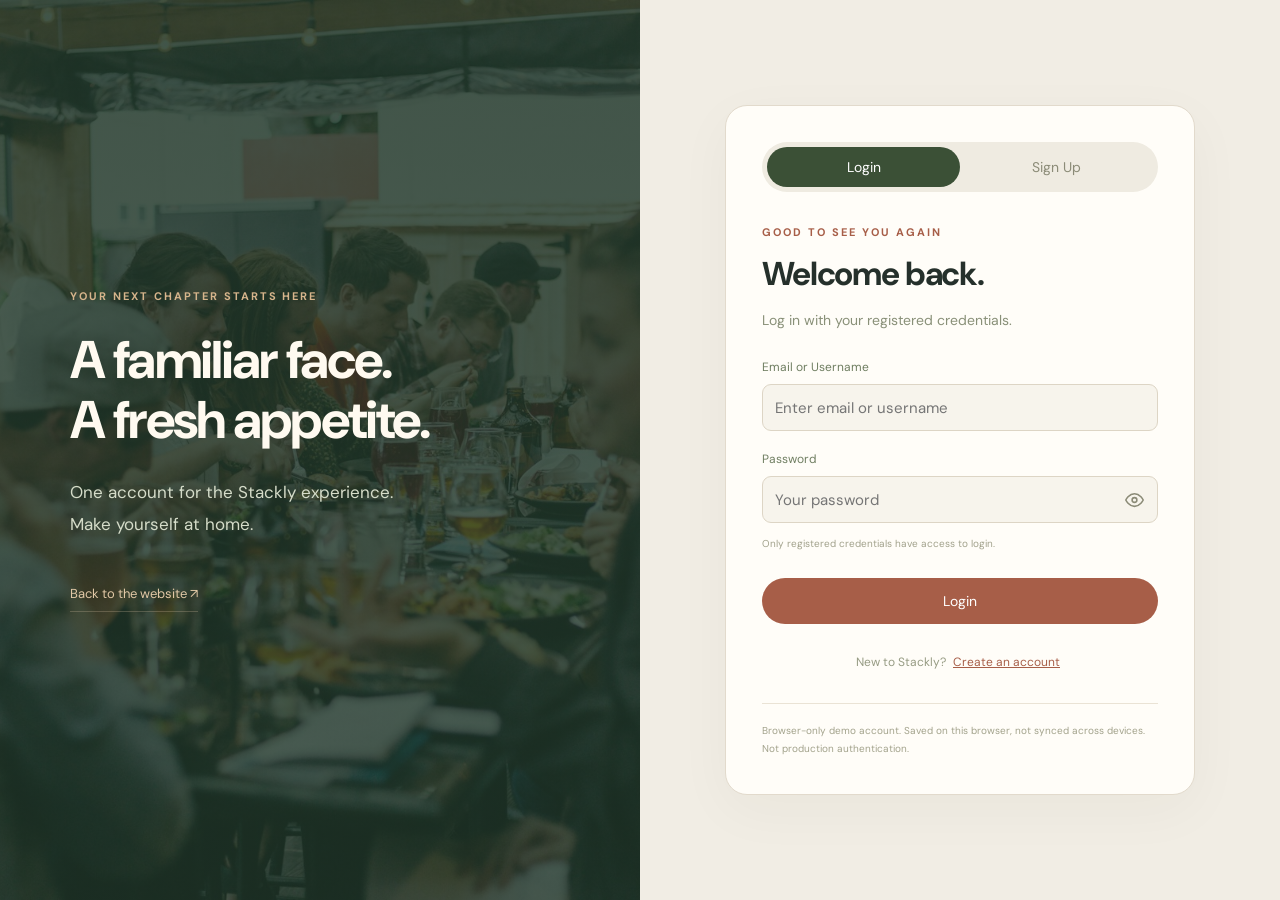
==== login.html @ 76b24476 "Initial commit of Stackly food website" ====
<!doctype html><html lang="en"><head><meta charset="UTF-8"><meta name="viewport" content="width=device-width, initial-scale=1.0"><title>Login - Stackly</title><meta name="description" content="Sign in with your registered credentials."><link rel="stylesheet" href="styles.css"><link rel="stylesheet" href="login.css"><script src="account-store.js?v=auth-dummy2" defer></script><script src="account-nav.js?v=dashboard1" defer></script><script src="login.js?v=auth-dummy2" defer></script><link rel="icon" type="image/webp" href="assets/stackly-logo.webp"><link rel="stylesheet" href="motion.css"><script src="motion.js" defer></script></head><body class="account-page"><main class="account-main"><aside class="account-story"><span class="eyebrow">YOUR NEXT CHAPTER STARTS HERE</span><h1>A familiar face.<br>A fresh appetite.</h1><p>One account for the Stackly experience.<br>Make yourself at home.</p><a href="index.html">Back to the website &#8599;</a></aside><section class="account-card" aria-labelledby="account-title"><div id="signed-out"><div class="account-tabs" role="group" aria-label="Account options"><button type="button" data-mode="login" class="selected" aria-pressed="true">Login</button><button type="button" data-mode="register" aria-pressed="false">Sign Up</button></div><span class="eyebrow" id="account-kicker">GOOD TO SEE YOU AGAIN</span><h2 id="account-title">Welcome back.</h2><p class="account-description" id="account-description">Log in with your registered credentials.</p><form id="account-form"><label id="name-field" hidden>Your name (optional)<input name="name" autocomplete="name" maxlength="80" placeholder="Your full name" disabled></label><label id="identifier-label">Email or Username<input name="email" type="text" autocomplete="username" required maxlength="254" placeholder="Enter email or username"></label><label>Password<span class="password-wrap"><input id="account-password" name="password" type="password" autocomplete="current-password" required maxlength="128" placeholder="Your password"><button type="button" class="password-toggle" aria-label="Show password" title="Show password" aria-pressed="false"><svg class="eye-icon eye-show" viewBox="0 0 24 24" width="19" height="19" fill="none" stroke="currentColor" stroke-width="2" stroke-linecap="round" stroke-linejoin="round" aria-hidden="true"><path d="M1 12s4-8 11-8 11 8 11 8-4 8-11 8-11-8-11-8z"/><circle cx="12" cy="12" r="3"/></svg><svg class="eye-icon eye-hide" viewBox="0 0 24 24" width="19" height="19" fill="none" stroke="currentColor" stroke-width="2" stroke-linecap="round" stroke-linejoin="round" aria-hidden="true"><path d="M17.94 17.94A10.07 10.07 0 0 1 12 20c-7 0-11-8-11-8a18.45 18.45 0 0 1 5.06-5.94M9.9 4.24A9.12 9.12 0 0 1 12 4c7 0 11 8 11 8a18.5 18.5 0 0 1-2.16 3.19m-6.72-1.07a3 3 0 1 1-4.24-4.24"/><line x1="1" y1="1" x2="23" y2="23"/></svg></button></span></label><label id="confirm-field" hidden>Confirm password<span class="password-wrap"><input name="confirm" type="password" autocomplete="new-password" maxlength="128" placeholder="Enter your password again" disabled><button type="button" class="password-toggle" aria-label="Show password" title="Show password" aria-pressed="false"><svg class="eye-icon eye-show" viewBox="0 0 24 24" width="19" height="19" fill="none" stroke="currentColor" stroke-width="2" stroke-linecap="round" stroke-linejoin="round" aria-hidden="true"><path d="M1 12s4-8 11-8 11 8 11 8-4 8-11 8-11-8-11-8z"/><circle cx="12" cy="12" r="3"/></svg><svg class="eye-icon eye-hide" viewBox="0 0 24 24" width="19" height="19" fill="none" stroke="currentColor" stroke-width="2" stroke-linecap="round" stroke-linejoin="round" aria-hidden="true"><path d="M17.94 17.94A10.07 10.07 0 0 1 12 20c-7 0-11-8-11-8a18.45 18.45 0 0 1 5.06-5.94M9.9 4.24A9.12 9.12 0 0 1 12 4c7 0 11 8 11 8a18.5 18.5 0 0 1-2.16 3.19m-6.72-1.07a3 3 0 1 1-4.24-4.24"/><line x1="1" y1="1" x2="23" y2="23"/></svg></button></span></label><p class="password-help">Only registered credentials have access to login.</p><button class="account-submit" id="submit-account" type="submit">Login</button></form><p class="account-switch" id="account-switch">New to Stackly? <button type="button" data-mode="register">Create an account</button></p></div><div id="signed-in" hidden><span class="eyebrow">YOU ARE SIGNED IN</span><h2 id="welcome-name">Welcome.</h2><p class="account-description" id="account-email"></p><div class="account-success-icon" aria-hidden="true">&#10003;</div><p>Your login is active on this browser.</p><a class="account-submit continue-link" href="index.html">Continue to the website &#8599;</a><button class="logout-button" id="logout-account" type="button">Log out</button></div><p id="account-status" role="status" aria-live="polite"></p><p class="account-service-note">Browser-only demo account. Saved on this browser, not synced across devices. Not production authentication.</p></section></main><div class="toast" role="status"></div></body></html>
---- styles.css ----
@import url('https://fonts.googleapis.com/css2?family=DM+Sans:wght@400;500;600;700&display=swap');
:root{--gray:#b8b8b8;--dark:#70706f;--paper:#fafafe;--ink:#090909}*{box-sizing:border-box}html{scroll-behavior:smooth;scroll-padding-top:25px}body{margin:0;background:var(--paper);color:var(--ink);font-family:'DM Sans',Arial,sans-serif}button,input{font:inherit}button,a{-webkit-tap-highlight-color:transparent}button{cursor:pointer}a{color:inherit;text-decoration:none}button{border:0}button:focus-visible,a:focus-visible,input:focus-visible,[tabindex]:focus-visible{outline:3px solid #424242;outline-offset:5px}.svg-defs{position:absolute;width:0;height:0}.wrap{max-width:1240px;margin:auto}h1,h2,h3,p{margin:0}h2{font-size:24px;font-weight:700;text-align:center}.hero{height:800px;background:var(--gray);color:white;overflow:hidden}.header{height:118px;display:flex;align-items:center;justify-content:space-between}.brand{display:inline-flex;align-items:center;font-size:32px;line-height:1.2;gap:10px}.brand svg{height:25px;width:25px;color:var(--dark)}nav{display:flex;gap:52px;margin-left:325px;font-size:20px}nav a{position:relative}nav a:after{content:'';position:absolute;height:2px;background:var(--dark);left:15%;right:15%;bottom:-3px;transform:scaleX(0);transition:transform .3s}nav a.active{color:var(--dark)}nav a.active:after,nav a:hover:after{transform:scaleX(1)}.auth{display:flex;gap:29px;align-items:center}.auth button{color:white;font-size:16px;line-height:28px;border-radius:30px;padding:0 17px}.login{background:transparent;border:1px solid white}.signup{background:var(--dark);border:1px solid var(--dark)}.hero-content{text-align:center;padding-top:128px}h1{font-size:50px;line-height:1.25;font-weight:700;text-shadow:0 6px 16px #0003;animation:hero-enter 1s both}.hero-content>p{font-size:20px;margin-top:88px;animation:hero-enter 1s .15s both}.search{height:70px;width:708px;margin:100px auto 0;transform:translateX(31px);border-radius:50px;background:white;display:flex;align-items:center;padding:10px 13px 10px 23px;gap:24px;animation:search-enter 1s .3s both}.search>svg{width:19px;height:24px;color:var(--dark);flex-shrink:0}.search input{border:0;outline:0;background:transparent;min-width:0;flex:1;font-size:20px;color:#333}.search button{height:51px;width:51px;border-radius:50%;background:var(--dark);display:grid;place-items:center;flex-shrink:0;transition:transform .3s,background .3s}.search button:hover{transform:rotate(-12deg);background:#4d4d4d}.search-icon{width:14px;height:14px;border:1px solid white;border-radius:50%;position:relative}.search-icon:after{content:'';width:10px;height:1px;background:white;position:absolute;transform:rotate(48deg);top:15px;left:10px}.about{padding-top:51px}.about-copy{text-align:center;font-size:24px;line-height:31px;margin-top:51px;white-space:nowrap}.stats{display:flex;justify-content:center;gap:58px;margin-top:78px;text-align:center}.stats>div{min-width:140px}.stats svg{width:50px;height:40px;color:var(--dark)}.stats p{font-size:24px;line-height:34px;margin-top:14px}.services>h2{margin-top:50px;margin-bottom:50px}.service{height:263px;background:var(--gray);text-align:center;color:white;padding-top:47px;position:relative;overflow:hidden}.service:after{content:'';position:absolute;inset:0;background:linear-gradient(110deg,transparent 20%,#ffffff20 48%,transparent 75%);transform:translateX(-110%);transition:transform 1.2s;pointer-events:none}.service:hover:after{transform:translateX(110%)}.service-emoji{font-size:56px;line-height:64px;display:block;transition:transform .6s}.service:hover .service-emoji{transform:translateY(-7px) rotate(6deg)}.service h3{font-size:64px;line-height:1.2;margin-top:22px;font-weight:700}.service p{font-size:20px;line-height:26px;margin-top:12px}.service.payment{height:319px;margin-top:23px;padding-top:58px}.payment h3{margin-top:20px}.dine{padding-top:50px}.section-copy{text-align:center;font-size:24px;margin-top:25px;margin-bottom:25px}.restaurants{display:grid;grid-template-columns:repeat(4,1fr);gap:36px}.restaurant{background:#d9d9d9;border-radius:11px;overflow:hidden;min-width:0;transition:transform .4s,box-shadow .4s}.restaurant:hover{transform:translateY(-8px);box-shadow:0 18px 35px #0002}.restaurant-image{height:226px;background:var(--gray);border:1px solid black;border-radius:11px 11px 11px 74px;position:relative;color:white;display:flex;align-items:flex-end;justify-content:center;padding:0 9px 13px}.restaurant-image h3{font-size:32px;white-space:nowrap}.rating{position:absolute;right:15px;top:9px;font-size:24px;font-weight:700}.rating span{background:var(--dark);border-radius:50%;font-size:13px;width:20px;height:20px;display:inline-grid;place-items:center;vertical-align:3px;color:var(--gray)}.ribbon{position:absolute;left:0;top:34px;background:#d9d9d9;font-size:16px;font-weight:700;padding:10px 38px 10px 8px;clip-path:polygon(0 0,100% 0,77% 50%,100% 100%,0 100%)}.restaurant-info{padding:12px 15px 24px}.restaurant-info>p{font-size:20px;line-height:26px;color:var(--dark);white-space:nowrap}.restaurant-info .price{font-size:24px;color:black;margin-top:12px;line-height:31px}.offer{margin-top:10px;border:1px solid black;border-radius:11px;min-height:46px;width:100%;background:var(--gray);font-size:14px;font-weight:700;white-space:nowrap;padding:7px}.offer span{color:var(--dark);font-size:19px}.offer:hover{background:#c7c7c7}.empty{text-align:center;padding:40px}.testimonials{padding-top:49px;height:472px}.review-track{display:flex;gap:16px;overflow-x:auto;scroll-snap-type:x mandatory;margin-top:25px;scrollbar-width:none}.review-track::-webkit-scrollbar{display:none}.review{flex:0 0 320px;height:220px;border-radius:22px;background:white;padding:23px 22px;scroll-snap-align:start}.review-head{display:flex;align-items:center;gap:10px}.avatar{height:48px;width:48px;border-radius:50%;background:black;flex-shrink:0}.review-name{font-size:20px;white-space:nowrap}.stars{color:#aaa;font-size:22px;letter-spacing:2px;line-height:24px}.review>p{font-size:16px;line-height:21px;margin-top:26px}.newsletter{height:564px;background:var(--gray);text-align:center;padding-top:61px;color:white}.newsletter h2{font-size:40px}.large-brand{width:80px;height:80px;color:var(--dark);margin-top:94px;filter:drop-shadow(0 4px 2px #0004)}.subscribe{height:72px;background:white;border-radius:32px;max-width:926px;margin:65px auto 0;display:flex;align-items:center;padding:12px;gap:20px;color:black}.subscribe>span{font-size:25px;color:var(--dark);margin-left:10px}.subscribe input{flex:1;min-width:0;border:0;border-right:1px solid #ddd;height:46px;outline:0;font-size:20px}.subscribe input::placeholder{color:black}.subscribe button{color:white;background:var(--dark);border-radius:22px;padding:10px 20px;font-size:20px;margin-left:29px;transition:background .25s}.subscribe button:hover{background:#444}.newsletter-status{margin-top:16px;color:#333}footer{height:535px;background:#6d6d6d;color:white}.footer-inner{padding-top:159px;display:grid;grid-template-columns:60% 40%;position:relative}.footer-about{padding:22px 7px 0}.footer-about .brand svg{color:black}.footer-about>p{font-size:20px;line-height:26px;margin-top:24px}.socials{display:flex;gap:24px;margin-top:21px}.socials a{height:60px;width:60px;border-radius:50%;display:grid;place-items:center;background:white;color:var(--dark);font-size:25px;box-shadow:0 4px 3px #0005;transition:transform .3s}.socials a:hover{transform:translateY(-5px)}.footer-links{display:grid;grid-template-columns:1fr 1fr 1.1fr;gap:25px}.footer-links h3{color:black;font-size:20px;font-weight:400;margin-bottom:23px}.footer-links a,.footer-links button{display:block;background:none;color:white;padding:0;font-size:16px;text-align:left;margin-bottom:21px;white-space:nowrap}.footer-links a:hover,.footer-links button:hover{text-decoration:underline}.copyright{font-size:20px;position:absolute;top:423px;left:0}.reveal{transition:opacity .8s,transform .8s}.js-motion .reveal:not(.visible){opacity:0;transform:translateY(24px)}dialog{width:min(440px,90vw);border:0;border-radius:22px;padding:38px;box-shadow:0 20px 80px #0004}dialog::backdrop{background:#0006;backdrop-filter:blur(5px)}.close{position:absolute;right:15px;top:10px;background:none;font-size:30px;color:#666}dialog h2{text-align:left;margin-bottom:20px}dialog p{line-height:1.6}dialog label{display:block;margin-top:15px}dialog input{width:100%;padding:12px;margin-top:7px;border:1px solid #ccc;border-radius:8px}dialog .submit{background:#707070;color:white;padding:12px;border-radius:8px;margin-top:22px;width:100%}.toast{position:fixed;bottom:25px;left:50%;transform:translate(-50%,30px);background:#333;color:white;border-radius:30px;padding:14px 24px;opacity:0;pointer-events:none;transition:.3s;z-index:5}.toast.show{opacity:1;transform:translate(-50%,0)}@keyframes hero-enter{from{opacity:0;transform:translateY(20px)}to{opacity:1;transform:translateY(0)}}@keyframes search-enter{from{opacity:0;translate:0 20px}to{opacity:1;translate:0 0}}
@media(min-width:1441px){.wrap{max-width:1240px}}@media(max-width:1300px){.wrap{width:calc(100% - 80px)}nav{margin-left:auto;margin-right:60px}.about-copy{white-space:normal}.restaurants{gap:24px}.restaurant-image h3{font-size:27px}.restaurant-info>p{font-size:17px}.offer{font-size:12px}.footer-inner{grid-template-columns:57% 43%}.footer-about>p{font-size:17px}.footer-links{gap:15px}}
@media(max-width:800px){.wrap{width:calc(100% - 40px)}.header{height:100px;flex-wrap:wrap;gap:15px;align-content:center}.brand{font-size:26px}nav{order:3;width:100%;justify-content:center;margin:0;gap:30px;font-size:16px}.auth{gap:10px}.auth button{font-size:14px;padding:0 12px}.hero{height:700px}.hero-content{padding:110px 20px 0}h1{font-size:36px}.hero-content>p{margin-top:50px;font-size:18px;line-height:28px}.search{width:100%;max-width:600px;transform:none;margin-top:65px;gap:15px}.search input{font-size:17px}.about-copy{font-size:20px;line-height:29px;margin-top:35px}.stats{gap:12px;margin-top:50px}.stats>div{min-width:0;flex:1}.stats p{font-size:18px;line-height:28px}.service{padding:35px 15px;height:263px}.service h3{font-size:40px}.service p{font-size:17px}.service.payment{padding:40px 15px}.section-copy{font-size:20px;line-height:28px}.restaurants{grid-template-columns:repeat(2,minmax(0,1fr));gap:20px}.restaurant-image h3{font-size:26px}.restaurant-info>p{white-space:normal}.offer{white-space:normal}.testimonials{height:420px}.newsletter{height:520px;padding:55px 20px 0}.newsletter h2{font-size:29px}.large-brand{margin-top:65px}.subscribe{margin-top:55px;gap:10px}.subscribe input{font-size:15px}.subscribe button{font-size:16px;margin:0;padding:11px 14px}.subscribe>span{margin-left:2px}footer{height:auto;min-height:640px}.footer-inner{display:block;padding-top:60px;padding-bottom:40px}.footer-about{padding:0}.footer-links{margin-top:45px;gap:15px}.footer-links h3{font-size:18px}.footer-links a,.footer-links button{white-space:normal;font-size:14px}.copyright{position:static;margin-top:25px;font-size:16px}.desktop-break{display:none}}
@media(max-width:430px){.restaurants{grid-template-columns:1fr}.restaurant-image{height:226px}.restaurant-info>p{font-size:20px}.restaurant-image h3{font-size:32px}.offer{font-size:14px}.hero-content{padding-top:100px}h1{font-size:31px}.stats p{font-size:16px}.service h3{font-size:34px}.service p{font-size:15px}.service-emoji{font-size:48px}.newsletter h2{font-size:25px}.subscribe{padding:9px;height:65px;gap:7px}.subscribe button{font-size:14px;padding:12px}.subscribe input{font-size:13px}.subscribe>span{font-size:20px}}
@media(prefers-reduced-motion:reduce){html{scroll-behavior:auto}*,*:before,*:after{animation:none!important;transition:none!important}.js-motion .reveal:not(.visible){opacity:1;transform:none}}

/* Header layout and controls share one sizing system. */
.hero>.header{width:100%;max-width:none;height:88px;margin:0;padding:0 clamp(24px,3.2vw,56px);display:grid;grid-template-columns:auto minmax(0,1fr) auto;align-items:center;gap:32px;background:#f3f2ed;color:#18262c;border-bottom:1px solid #deded8;box-shadow:0 3px 14px #152b3510;position:relative;z-index:2}
.header>.brand{display:inline-flex;align-items:center;gap:9px;font-size:28px;line-height:1;white-space:nowrap}.header>.brand svg{width:28px;height:28px;color:#a76554;flex:none}
.header nav{position:static;display:flex;align-items:center;justify-content:center;gap:clamp(26px,2.3vw,38px);margin:0;padding:0;width:auto;min-width:0;max-width:none;overflow:visible;font-size:15px;line-height:22px;font-weight:700;white-space:nowrap;order:0}
.header nav a{position:relative;padding:13px 0;flex:none;transition:color .25s}.header nav a.active,.header nav a:hover{color:#a76554}.header nav a:after{background:#a76554;left:0;right:0;bottom:0;height:3px;border-radius:3px}
.header .header-actions{display:flex;align-items:center;justify-content:flex-end;flex-wrap:nowrap;gap:12px;margin:0;width:auto;order:0}
.header-select{display:flex;align-items:center;gap:7px;min-width:0}.header-select svg{height:17px;width:17px;flex:none}.header .location-control{gap:8px;margin-right:8px}.location-control>svg{width:19px;height:23px;color:#b77361}.delivery-location{display:flex;flex-direction:column;gap:2px}.delivery-caption{font-size:11px;line-height:14px;color:#92928c}.header-select select{max-width:112px;padding:0;background:transparent;border:0;color:#283237;font-family:inherit;font-size:14px;font-weight:600;line-height:20px;cursor:pointer}.header-select option{color:#283237;background:#fff}.header-select select:focus-visible{outline:2px solid #a76554;outline-offset:4px}
.header-actions>.header-select:not(.location-control){height:44px;padding:0 12px;border:1px solid #e2ded7;border-radius:13px;color:#ae6a56;gap:7px}.header-actions>.header-select:not(.location-control) select{color:#ae6a56;width:44px;font-size:13px}
.header .header-actions button{display:grid;place-items:center;position:relative;flex:none;width:44px;height:44px;padding:11px;border:1px solid #e2ded7;border-radius:13px;background:#eeece6;color:#55564d;line-height:1;transition:background .25s,transform .25s}.header-actions button>svg{width:20px;height:20px}.header-actions .login>svg{fill:none;stroke:currentColor;stroke-width:1.8;stroke-linejoin:round}.header .header-actions button:hover{background:#e5dfd5;transform:translateY(-2px)}.control-label{position:absolute;width:1px;height:1px;margin:-1px;overflow:hidden;clip-path:inset(50%);white-space:nowrap}.cart-count{position:absolute;top:-6px;right:-6px;display:grid;place-items:center;min-width:20px;height:20px;padding:0 3px;border:2px solid #f3f2ed;border-radius:50%;background:#b97865;color:white;font-size:10px;line-height:1}.hero-content{padding-top:158px}
@media(max-width:1250px) and (min-width:1101px){.hero>.header{gap:22px;padding:0 24px}.header>.brand{font-size:25px}.header nav{font-size:13px;gap:22px}.header .header-actions{gap:9px}.header .location-control{margin-right:0}.header-select select{max-width:96px}}
@media(max-width:1100px){.hero>.header{height:132px;padding:16px 28px 8px;grid-template-columns:1fr auto;grid-template-rows:44px 44px;gap:12px 24px}.header>.brand{font-size:27px}.header nav{grid-column:1/-1;grid-row:2;justify-content:center;font-size:14px;gap:36px;overflow-x:auto;scrollbar-width:thin}.header .header-actions{grid-column:2;grid-row:1}.hero-content{padding-top:114px}}
@media(max-width:600px){.hero>.header{height:176px;padding:14px 20px 6px;grid-template-columns:minmax(0,1fr);grid-template-rows:32px 44px 44px;gap:12px}.header>.brand{font-size:25px;justify-self:start}.header>.brand svg{width:25px;height:25px}.header .header-actions{grid-column:1;grid-row:2;justify-content:flex-end;gap:10px}.header .location-control{margin-right:auto}.header nav{grid-column:1;grid-row:3;justify-content:flex-start;width:100%;gap:30px;font-size:13px;padding-bottom:2px}.header nav a{padding:10px 0}.header .header-actions button{width:40px;height:40px;padding:9px}.header-actions>.header-select:not(.location-control){height:40px;padding:0 9px}.header-select select{max-width:105px;font-size:13px}.hero-content{padding-top:62px}}
@media(max-width:360px){.hero>.header{padding-left:14px;padding-right:14px}.header .header-actions{gap:7px}.header-select select{max-width:90px}.header-actions>.header-select:not(.location-control){padding:0 6px}}

/* Warm editorial home page. */
:root{--paper:#faf8f4;--ink:#25302b;--accent:#a75e48;--muted:#777b71}body{background:var(--paper)}h1,h2,h3{letter-spacing:-.035em}.section-space{padding-top:88px;padding-bottom:88px}.eyebrow{display:block;font-size:11px;font-weight:700;letter-spacing:.18em;color:var(--accent);line-height:1.6}.section-heading{text-align:center;margin:0 auto 42px;max-width:680px}.section-heading h2{font-size:36px;line-height:1.2;margin-top:12px}.section-heading p{font-size:16px;color:var(--muted);line-height:1.7;margin-top:15px}.hero{position:relative;background:#302b23 url('assets/hero.jpg') center/cover no-repeat;isolation:isolate}.hero:before{content:'';position:absolute;inset:0;background:linear-gradient(90deg,#171c19c9,#171c1980);z-index:-1}.hero-content{padding-top:132px}.hero-eyebrow{color:#edc5a1;margin-bottom:22px}h1{font-size:56px}.hero-content>p{margin-top:30px;color:#f4eee6}.search{margin-top:58px;transform:none;box-shadow:0 12px 45px #0002}.search button{background:var(--accent)}
.category-grid{display:grid;grid-template-columns:repeat(6,minmax(0,1fr));gap:28px}.category{border:0;background:transparent;display:flex;flex-direction:column;align-items:center;gap:19px;color:var(--ink);font-size:17px;font-weight:600}.category img{width:155px;height:155px;max-width:100%;border-radius:50%;object-fit:cover;box-shadow:0 0 0 7px #eee9df;transition:transform .6s cubic-bezier(.2,.7,.2,1),box-shadow .6s}.category:hover img{transform:translateY(-7px) rotate(3deg);box-shadow:0 0 0 7px #e6d8c7,0 15px 35px #332a1920}.menu-section{background:#f0ece4}.menu-filters{display:flex;justify-content:center;gap:12px;flex-wrap:wrap;margin:-10px 0 35px}.menu-filters button{border:1px solid #dcd5ca;padding:11px 22px;border-radius:30px;color:#666b60;background:transparent;transition:background .25s,color .25s}.menu-filters button.selected,.menu-filters button:hover{background:#354538;color:white;border-color:#354538}.dish-grid{display:grid;grid-template-columns:repeat(3,minmax(0,1fr));gap:25px}.dish-card{background:var(--paper);border-radius:18px;overflow:hidden;box-shadow:0 8px 25px #302a1706}.dish-photo{height:255px;overflow:hidden}.dish-photo img{display:block;width:100%;height:100%;object-fit:cover;transition:transform .8s}.dish-card:hover img{transform:scale(1.06)}.dish-copy{padding:26px}.dish-copy .eyebrow{font-size:10px}.dish-copy h3{font-size:23px;margin-top:9px}.dish-copy p{font-size:15px;line-height:1.7;color:var(--muted);margin-top:10px}.dish-card[hidden]{display:none}
.about{padding-top:90px;display:grid;grid-template-columns:1fr 1fr;column-gap:65px;align-items:center}.about-visual{grid-column:1;grid-row:1/4;position:relative;border-radius:20px;overflow:hidden;height:425px}.about-visual img{height:100%;width:100%;object-fit:cover}.about-visual:after{content:'';position:absolute;inset:0;background:linear-gradient(transparent 35%,#14261bd4)}.about-visual>span{position:absolute;bottom:35px;left:35px;z-index:1;color:#fff;font-size:32px;line-height:1.2;letter-spacing:-.03em}.about>h2{text-align:left;align-self:end;font-size:34px}.about-copy{grid-column:2;white-space:normal;text-align:left;font-size:18px;line-height:1.8;margin-top:20px;align-self:start}.stats{grid-column:2;gap:20px;margin-top:25px;align-self:start;justify-content:space-between}.stats>div{min-width:0}.stats svg{width:34px;height:32px;color:#8b957e}.stats p{font-size:16px;line-height:26px;margin-top:10px}
.services{padding-top:85px}.services>h2{font-size:34px;margin:0 0 35px}.service{border-radius:20px;background:linear-gradient(90deg,#17241dd6,#17241d82),url('assets/indian.jpg') center/cover;height:263px;padding-top:27px}.service.payment{background:linear-gradient(90deg,#231b16d9,#231b1670),url('assets/restaurant.jpg') center/cover;margin-top:24px;height:285px;padding-top:35px}.service h3{font-size:48px;margin-top:12px}.service p{font-size:17px;color:#f4ece2}.service-emoji{font-size:42px;line-height:54px}.dine{padding-top:88px}.dine>h2{font-size:36px}.dine .section-copy{font-size:17px;color:var(--muted);margin:20px 0 35px}.restaurants{gap:24px}.restaurant{background:#fff;border:1px solid #e8e3d9;border-radius:16px;box-shadow:0 4px 20px #302a1706}.restaurant-image{border:0;border-radius:0;height:226px;isolation:isolate;background:#49513f;overflow:hidden;padding-bottom:20px}.restaurant-image:before{content:'';position:absolute;inset:0;background-image:linear-gradient(transparent,#16201adb),var(--restaurant-image);background-size:cover;background-position:center;z-index:-1;transition:transform .8s}.restaurant:hover .restaurant-image:before{transform:scale(1.05)}.restaurant-image h3{font-size:28px}.rating{font-size:17px;background:#fffef2;padding:5px 9px;border-radius:25px;color:#314331;right:12px}.rating span{background:none;color:#8b7b3d;font-size:14px;vertical-align:0}.ribbon{top:22px;background:#f2e6d4;color:#5b472d;font-size:12px;padding:8px 26px 8px 12px}.restaurant-info{padding:18px}.restaurant-info>p{font-size:14px;line-height:23px;color:#838479;white-space:normal}.restaurant-info .price{font-size:19px;margin-top:12px;color:#25302b}.offer{background:#f2eee5;border:1px dashed #d2c6ae;font-size:11px;color:#72613d;min-height:40px}.offer span{color:#9d8453}
.occasion-grid{display:grid;grid-template-columns:repeat(3,minmax(0,1fr));gap:25px}.occasion{display:flex;flex-direction:column;justify-content:flex-end;position:relative;isolation:isolate;height:365px;padding:30px;border-radius:18px;overflow:hidden;color:white}.occasion:before{content:'';position:absolute;inset:0;z-index:-1;background-image:linear-gradient(transparent,#132019d9),var(--scene);background-position:center;background-size:cover;transition:transform .9s}.occasion:hover:before{transform:scale(1.07)}.occasion>span:first-child{font-size:12px;letter-spacing:.1em;text-transform:uppercase;color:#ead9c3}.occasion h3{font-size:29px;line-height:1.2;margin-top:10px}.occasion-link{font-size:13px;margin-top:23px}.testimonials{height:auto;padding-top:0;padding-bottom:85px}.testimonials>h2{font-size:34px}.review-track{margin-top:35px;padding-bottom:10px}.review{height:245px;border:1px solid #ede8df;border-radius:16px}.avatar{background:linear-gradient(135deg,#b4bea5,#57684c);display:grid;place-items:center;color:white;font-size:17px}.stars{color:#bca472;font-size:18px}.review>p{color:#656c60}.faq-section{padding-top:0}.faq-list{max-width:830px;margin:auto}.faq-list details{border-bottom:1px solid #dedbd1;padding:22px 3px}.faq-list summary{cursor:pointer;font-size:18px;font-weight:600;list-style:none;position:relative;padding-right:35px}.faq-list summary::-webkit-details-marker{display:none}.faq-list summary:after{content:'+';position:absolute;right:5px;font-size:24px;line-height:22px;color:var(--accent)}.faq-list details[open] summary:after{content:'?'}.faq-list details p{margin-top:16px;font-size:15px;line-height:1.8;color:var(--muted);max-width:720px}.newsletter{height:440px;padding:65px 25px;background:linear-gradient(#233728df,#233728e6),url('assets/salad.jpg') center/cover}.newsletter h2{font-size:36px}.large-brand{height:50px;width:50px;margin-top:30px;color:#d2b995;filter:none}.subscribe{height:68px;max-width:800px;margin-top:30px;border-radius:40px}.subscribe button{background:var(--accent);font-size:16px}.subscribe input{font-size:16px}.newsletter-status{color:#f3eadc}footer{background:#26382c;height:420px}.footer-inner{padding-top:80px}.footer-links h3{color:#d1bfa1}.copyright{top:335px;font-size:15px;color:#b8c1b6}.footer-about>p{font-size:16px;color:#c0c9bd}.footer-links a,.footer-links button{font-size:14px;color:#cbd2c7}.footer-about .brand svg{color:#c8ac8b}.socials a{width:44px;height:44px;font-size:21px;background:#ffffff10;color:#e3dfd4;box-shadow:none}.socials a svg{width:20px;height:20px;display:block;fill:currentColor}.reveal{transition-duration:.85s}.js-motion .reveal:not(.visible){transform:translateY(22px)}
@media(max-width:1100px){.category-grid{gap:22px}.category img{width:125px;height:125px}.about{gap:35px}.about-copy{font-size:16px}.restaurant-image h3{font-size:24px}.restaurants{gap:17px}.restaurant-info{padding:13px}.offer{white-space:normal}.occasion{padding:22px}.occasion h3{font-size:25px}}
@media(max-width:800px){.section-space{padding-top:60px;padding-bottom:60px}.section-heading h2{font-size:29px}.hero-content{padding-top:100px}h1{font-size:42px}.hero-content>p{margin-top:25px}.search{margin-top:45px}.category-grid{grid-template-columns:repeat(3,minmax(0,1fr));gap:30px 20px}.category img{width:130px;height:130px}.dish-grid{gap:16px}.dish-photo{height:180px}.dish-copy{padding:18px}.dish-copy h3{font-size:20px}.dish-copy p{font-size:13px}.about{padding-top:60px;grid-template-columns:1fr;gap:0}.about-visual{grid-column:1;grid-row:auto;height:330px;margin-bottom:30px}.about>h2{text-align:center}.about-copy{grid-column:1;text-align:center;font-size:18px}.stats{grid-column:1;justify-content:center;gap:35px;margin-top:30px}.services{padding-top:60px}.service h3{font-size:37px}.service p{font-size:15px;padding:0 15px}.dine{padding-top:60px}.restaurant-image h3{font-size:28px}.restaurant-info{padding:18px}.restaurant-info>p{font-size:15px}.occasion-grid{gap:15px}.occasion{height:300px;padding:20px}.occasion h3{font-size:23px}.occasion-link{font-size:12px}.testimonials{padding-top:0;padding-bottom:60px}.faq-section{padding-top:0}.newsletter h2{font-size:29px}.newsletter{height:420px}.footer-inner{padding-top:50px}footer{height:auto;min-height:600px}.copyright{position:static;margin-top:30px}.hero-content .hero-eyebrow{font-size:10px}}
@media(max-width:560px){.hero-content{padding-top:80px}h1{font-size:35px}.category img{width:95px;height:95px}.category{font-size:14px;gap:14px}.dish-grid{grid-template-columns:1fr}.dish-photo{height:230px}.dish-copy{padding:24px}.dish-copy h3{font-size:24px}.dish-copy p{font-size:15px}.menu-filters{gap:8px}.menu-filters button{font-size:12px;padding:9px 15px}.about-visual{height:300px}.about-visual>span{font-size:29px;left:25px;bottom:25px}.stats{gap:20px}.stats p{font-size:14px}.service h3{font-size:31px}.service p{font-size:14px}.service.payment{height:285px}.occasion-grid{grid-template-columns:1fr}.occasion{height:310px;padding:28px}.occasion h3{font-size:30px}.section-heading p{font-size:15px}.section-heading h2{font-size:28px}.faq-list summary{font-size:16px}.newsletter h2{font-size:27px}.subscribe{gap:8px;padding:9px}.subscribe input{font-size:13px}.subscribe button{font-size:13px;padding:12px}.newsletter{height:410px}.review{flex-basis:290px}}
@media(prefers-reduced-motion:reduce){.js-motion .reveal:not(.visible){transform:none}.category:hover img,.dish-card:hover img,.occasion:hover:before,.restaurant:hover .restaurant-image:before{transform:none}}

.preview-caption{text-align:center;color:#8b8d80;font-size:12px;letter-spacing:.025em;margin:-16px 0 23px}.testimonials .preview-caption{margin:12px 0 -12px}

/* Account links retain the header's icon-button proportions. */
.header .header-actions a.login{display:grid;place-items:center;position:relative;flex:none;width:44px;height:44px;padding:11px;border:1px solid #e2ded7;border-radius:13px;background:#eeece6;color:#55564d;line-height:1;transition:background .25s,transform .25s}.header-actions a.login>svg{width:20px;height:20px;fill:none;stroke:currentColor;stroke-width:1.8;stroke-linejoin:round}.header .header-actions a.login:hover{background:#e5dfd5;transform:translateY(-2px)}.header a.login.is-authenticated:after{content:'';position:absolute;right:4px;bottom:4px;width:7px;height:7px;border-radius:50%;background:#64874d;border:1px solid #f3f2ed}
@media(max-width:600px){.header .header-actions a.login{width:40px;height:40px;padding:9px}}

/* STACKLY wordmark: shared dimensions across every page. */
.brand-logo{display:block;object-fit:contain;object-position:left center;flex:none}.header>.brand{width:166px;height:62px;gap:0;overflow:hidden}.header>.brand .brand-logo{width:180px;height:auto;max-width:none;transform:translateX(-8px);filter:brightness(0) saturate(100%) invert(14%) sepia(75%) saturate(2347%) hue-rotate(214deg) brightness(88%) contrast(95%)}.footer-about>.brand{width:210px;height:80px;overflow:hidden}.footer-about>.brand .brand-logo{width:225px;height:auto;max-width:none;transform:translateX(-10px);filter:brightness(0) invert(1)}.newsletter .large-brand.brand-logo{display:block;width:215px;height:80px;object-fit:cover;object-position:center;margin:20px auto 0;filter:brightness(0) invert(1)}
@media(max-width:1250px) and (min-width:1101px){.header>.brand{width:145px}.header>.brand .brand-logo{width:160px}}
@media(max-width:600px){.header>.brand{width:145px;height:32px}.header>.brand .brand-logo{width:160px}.footer-about>.brand{height:70px;width:190px}.footer-about>.brand .brand-logo{width:205px}}

.header .header-actions a.cart-button{display:grid;place-items:center;position:relative;width:44px;height:44px;padding:11px;border:1px solid #cbd2ae24;border-radius:13px;background:#ffffff05;color:#e3e5d4;line-height:1;flex:none}.header .header-actions a.cart-button>svg{height:20px;width:20px}@media(max-width:600px){.header .header-actions a.cart-button{width:40px;height:40px;padding:9px}}
---- login.css ----
.account-page{min-height:100vh;background:#f1ede4}.account-header.hero{height:auto;background:none;overflow:visible;isolation:auto}.account-header.hero:before{display:none}.account-main{display:grid;grid-template-columns:1fr 1fr;min-height:calc(100vh - 88px);max-width:1500px;margin:auto}.account-story{display:flex;flex-direction:column;justify-content:center;align-items:flex-start;padding:90px 70px;min-height:690px;color:#fffaf0;background:linear-gradient(#21382bda,#21382bc9),url('assets/about/hero.jpg') center/cover}.account-story>.eyebrow{color:#d7b58c}.account-story h1{font-size:53px;line-height:1.13;text-shadow:none;margin-top:25px;animation:none}.account-story p{color:#d5dcc9;font-size:17px;line-height:1.9;margin-top:26px}.account-story>a{color:#e1c8a6;margin-top:45px;font-size:13px;border-bottom:1px solid #d9c4a640;padding-bottom:9px}.account-card{align-self:center;margin:55px auto;width:calc(100% - 100px);max-width:470px;padding:36px;background:#fffdf8;border:1px solid #e2dacc;border-radius:22px;box-shadow:0 15px 55px #3f39150a;animation:account-enter .6s both}.account-tabs{display:flex;padding:5px;border-radius:30px;background:#efebe1;margin-bottom:32px}.account-tabs button{flex:1;background:none;padding:11px;color:#8b8b77;border-radius:25px;font-size:14px;transition:background .25s,color .25s}.account-tabs button.selected{background:#3b5036;color:#fff}.account-card h2{text-align:left;font-size:33px;line-height:1.15;margin-top:13px}.account-description{color:#899078;font-size:14px;line-height:1.8;margin-top:15px}.account-card form{margin-top:26px}.account-card label{display:flex;flex-direction:column;gap:9px;font-size:12px;color:#6f7e61;margin-top:20px}.account-card input{height:47px;border:1px solid #ddd5c5;background:#f7f4ec;border-radius:9px;padding:12px;font:inherit;font-size:15px;color:#30442c;min-width:0;width:100%}.account-card input:focus{outline:2px solid #b3b99e;outline-offset:2px}input::-ms-reveal,input::-ms-clear{display:none!important;width:0!important;height:0!important}.password-wrap{position:relative;display:block}.password-wrap input{padding-right:48px}.password-toggle{position:absolute;right:8px;top:50%;transform:translateY(-50%);background:none;border:0;color:#8b8b77;cursor:pointer;padding:6px;border-radius:6px;display:grid;place-items:center;line-height:0;transition:color .2s,background .2s}.password-toggle:hover,.password-toggle:focus-visible{color:#30442c;background:#eae5d8}.password-toggle .eye-hide{display:none}.password-toggle[aria-pressed="true"] .eye-show{display:none}.password-toggle[aria-pressed="true"] .eye-hide{display:block}.password-help{font-size:10px;line-height:1.8;color:#a1a18b;margin-top:12px}.account-submit{display:block;border:0;border-radius:28px;width:100%;padding:14px 20px;margin-top:25px;color:#fff;background:#a75e48;font-size:14px;text-align:center;transition:background .25s}.account-submit:hover{background:#8d4e3b}.account-submit:disabled{opacity:.6;cursor:wait}.account-switch{font-size:12px;text-align:center;color:#969b83;margin-top:24px;line-height:1.8}.account-switch button,.logout-button{background:none;color:#a75e48;text-decoration:underline;font-size:12px;padding:4px}.account-service-note{border-top:1px solid #eae3d5;padding-top:18px;margin-top:25px;color:#a2a28b;font-size:10px;line-height:1.8}#account-status{font-size:13px;color:#7e734e;line-height:1.8;margin-top:20px;overflow-wrap:anywhere}#account-status:empty{display:none}#account-status.status-invalid{color:#b3261e;font-weight:600;background:#fdf2f2;border:1px solid #f5c2c0;border-radius:8px;padding:10px 14px}#account-status.status-success{color:#2e6b34;font-weight:600;background:#f0f7f1;border:1px solid #c3e2c6;border-radius:8px;padding:10px 14px}.account-card input.input-invalid{border-color:#b3261e!important;background:#fff8f8!important}.account-card [hidden]{display:none}#signed-in{padding-top:15px}#signed-in>p:not(.account-description){font-size:14px;color:#839073;line-height:1.8}.account-success-icon{display:grid;place-items:center;margin:32px 0 25px;width:60px;height:60px;background:#e6eddc;color:#5b7747;font-size:29px;border-radius:50%}.logout-button{margin-top:20px}@keyframes account-enter{from{opacity:0;transform:translateY(15px)}to{opacity:1;transform:none}}@media(max-width:1100px){.account-main{min-height:calc(100vh - 132px)}.account-story{padding:65px 40px}.account-story h1{font-size:44px}.account-card{width:calc(100% - 50px);padding:28px}.account-card h2{font-size:29px}}@media(max-width:750px){.account-main{grid-template-columns:1fr}.account-story{min-height:300px;padding:45px 30px}.account-story h1{font-size:37px;margin-top:15px}.account-story p{font-size:15px;margin-top:20px}.account-story>a{margin-top:23px}.account-card{margin:30px auto 45px;max-width:480px;width:calc(100% - 40px);padding:28px}.account-story h1 br{display:none}}@media(prefers-reduced-motion:reduce){.account-card{animation:none}}

/* Standalone account screen: no site header in either form mode. */
.account-page .account-main{min-height:100vh;min-height:100svh}
---- motion.css ----
/* One motion language, shared by every page. */
:root{--ease-elegant:cubic-bezier(.22,.68,.25,1);--ease-out:cubic-bezier(.16,1,.3,1)}
@media(prefers-reduced-motion:no-preference){
  .header>.brand,.header nav,.header .header-actions{animation:header-arrive .75s var(--ease-out) both}
  .header nav{animation-delay:80ms}.header .header-actions{animation-delay:150ms}
  .hero-content>*{animation:content-arrive .85s var(--ease-out) both}
  .hero-content>.eyebrow{animation-delay:80ms}.hero-content>h1{animation-delay:160ms}.hero-content>p{animation-delay:240ms}.hero-content>.search{animation-delay:320ms}.hero-content>.hero-shortcuts,.hero-content>.popular-searches,.hero-content>a{animation-delay:390ms}
  .header nav a{transition:color .25s ease}
  .header nav a:after{transform-origin:left center;transition:transform .4s var(--ease-out),background .25s ease}
  .header>.brand .brand-logo{transition:translate .45s var(--ease-out)}
  .header>.brand:hover .brand-logo{translate:0 -2px}
  .header .header-actions button,.header .header-actions a.login,.header-actions>.header-select:not(.location-control){transition:background .25s ease,box-shadow .3s ease,transform .3s var(--ease-out),border-color .25s ease}
  .header .header-actions a.login:hover,.header .header-actions button:hover{box-shadow:0 5px 14px #27382810;border-color:#cfc6b6}
  .header .location-control svg{transition:translate .35s var(--ease-out)}
  .header .location-control:hover svg{translate:0 -3px}
  .header-actions>.header-select:not(.location-control):focus-within{box-shadow:0 0 0 3px #a7655412;border-color:#bca38d}
  .reveal{transition-timing-function:var(--ease-elegant);transition-duration:.8s}
  .motion-reveal{opacity:0;translate:0 16px;transition:opacity .65s var(--ease-elegant) var(--entrance-delay,0ms),translate .65s var(--ease-elegant) var(--entrance-delay,0ms),transform .4s var(--ease-out),box-shadow .4s ease}
  .motion-reveal.motion-visible{opacity:1;translate:0 0}
  .venue-card,.menu-dish{animation:none}
  .review{transition:translate .65s var(--ease-elegant) var(--entrance-delay,0ms),opacity .65s var(--ease-elegant) var(--entrance-delay,0ms),box-shadow .35s ease}
  .search,.subscribe{transition:box-shadow .35s ease}
  .search:focus-within,.subscribe:focus-within{box-shadow:0 0 0 4px #c6aa7c33,0 12px 35px #17251b18}
  .solid-link,.account-submit,.outline-link,.subscribe button,.offer{transition:background .25s ease,box-shadow .3s ease,transform .3s var(--ease-out)}
  .solid-link:hover,.account-submit:hover{box-shadow:0 7px 18px #763d2520}
  button:active:not(:disabled),a.solid-link:active,.account-submit:active{translate:0 1px}
  .faq-list summary:after{transition:rotate .25s var(--ease-out),color .25s ease}
  .faq-list details[open] summary:after{rotate:180deg}
  .faq-list summary{transition:color .25s ease}.faq-list summary:hover{color:#a75e48}
  dialog[open]{animation:dialog-arrive .3s var(--ease-out) both}
  dialog[open]::backdrop{animation:backdrop-arrive .25s ease both}
  .footer-links a,.footer-links button{transition:color .25s ease,translate .3s var(--ease-out)}
  .footer-links a:hover,.footer-links button:hover{translate:3px 0;color:#f5ddba}
  .save-place{transition:background .25s ease,color .25s ease,transform .3s var(--ease-out)}
  .save-place.is-saved{animation:heart-settle .35s var(--ease-out)}
}
@media(hover:hover) and (pointer:fine) and (prefers-reduced-motion:no-preference){
  .review:hover{box-shadow:0 10px 25px #263a2810}
}
@keyframes header-arrive{from{opacity:0;translate:0 -7px}to{opacity:1;translate:0 0}}
@keyframes content-arrive{from{opacity:0;translate:0 15px}to{opacity:1;translate:0 0}}
@keyframes dialog-arrive{from{opacity:0;translate:0 12px;scale:.985}to{opacity:1;translate:0 0;scale:1}}
@keyframes backdrop-arrive{from{opacity:0}to{opacity:1}}
@keyframes heart-settle{0%{scale:.9}55%{scale:1.1}100%{scale:1}}
@media(prefers-reduced-motion:reduce){
  html{scroll-behavior:auto!important}
  *,*:before,*:after{animation:none!important;transition:none!important;scroll-behavior:auto!important}
  .motion-reveal,.js-motion .reveal:not(.visible){opacity:1!important;translate:none!important;transform:none!important}
}
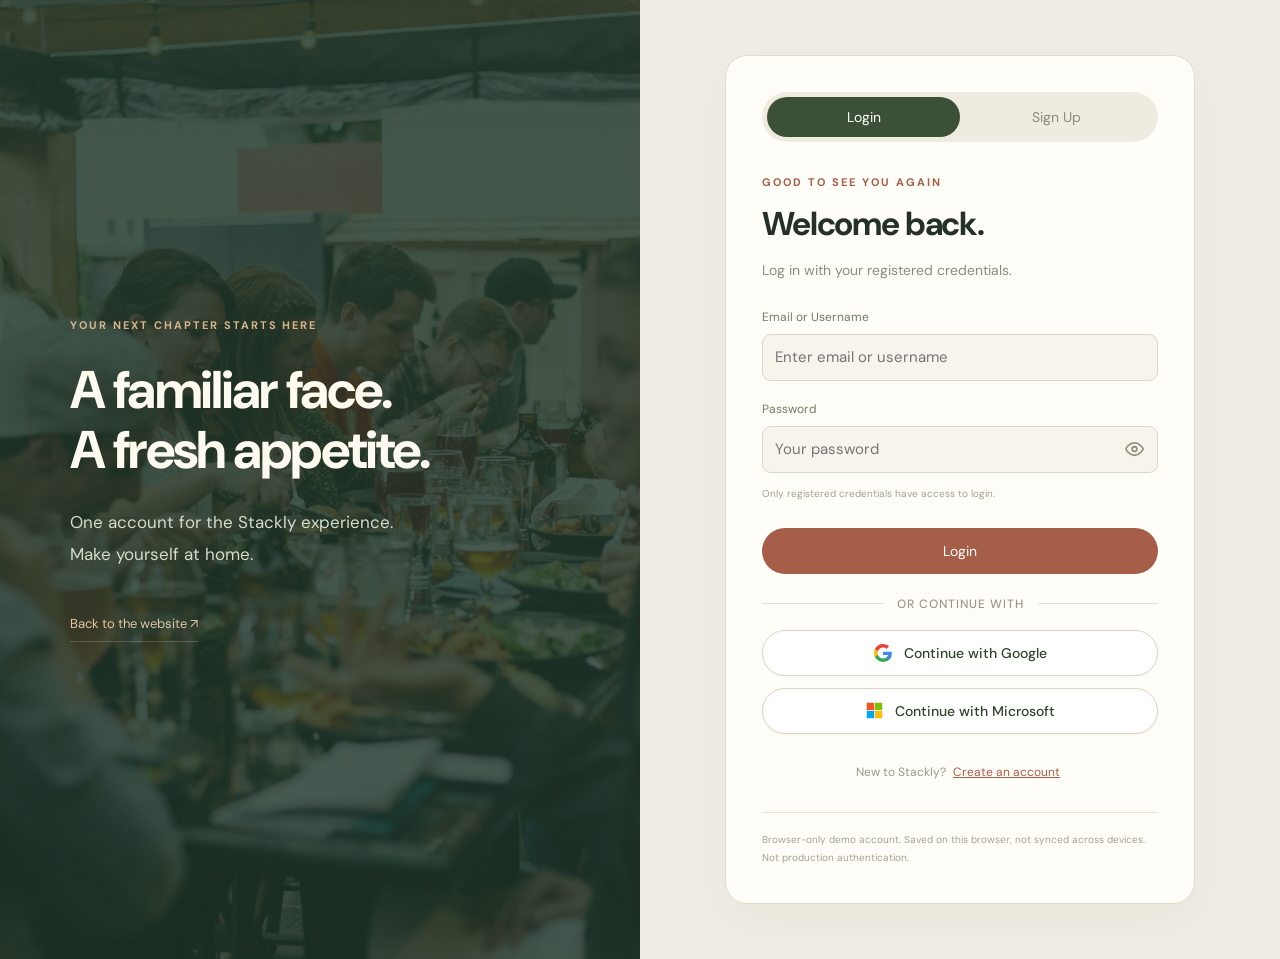
==== commit e52dda33: "Add professional Continue with Google and Microsoft social login buttons" ====
--- a/login.html
+++ b/login.html
@@ -1 +1 @@
-<!doctype html><html lang="en"><head><meta charset="UTF-8"><meta name="viewport" content="width=device-width, initial-scale=1.0"><title>Login - Stackly</title><meta name="description" content="Sign in with your registered credentials."><link rel="stylesheet" href="styles.css"><link rel="stylesheet" href="login.css"><script src="account-store.js?v=auth-dummy2" defer></script><script src="account-nav.js?v=dashboard1" defer></script><script src="login.js?v=auth-dummy2" defer></script><link rel="icon" type="image/webp" href="assets/stackly-logo.webp"><link rel="stylesheet" href="motion.css"><script src="motion.js" defer></script></head><body class="account-page"><main class="account-main"><aside class="account-story"><span class="eyebrow">YOUR NEXT CHAPTER STARTS HERE</span><h1>A familiar face.<br>A fresh appetite.</h1><p>One account for the Stackly experience.<br>Make yourself at home.</p><a href="index.html">Back to the website &#8599;</a></aside><section class="account-card" aria-labelledby="account-title"><div id="signed-out"><div class="account-tabs" role="group" aria-label="Account options"><button type="button" data-mode="login" class="selected" aria-pressed="true">Login</button><button type="button" data-mode="register" aria-pressed="false">Sign Up</button></div><span class="eyebrow" id="account-kicker">GOOD TO SEE YOU AGAIN</span><h2 id="account-title">Welcome back.</h2><p class="account-description" id="account-description">Log in with your registered credentials.</p><form id="account-form"><label id="name-field" hidden>Your name (optional)<input name="name" autocomplete="name" maxlength="80" placeholder="Your full name" disabled></label><label id="identifier-label">Email or Username<input name="email" type="text" autocomplete="username" required maxlength="254" placeholder="Enter email or username"></label><label>Password<span class="password-wrap"><input id="account-password" name="password" type="password" autocomplete="current-password" required maxlength="128" placeholder="Your password"><button type="button" class="password-toggle" aria-label="Show password" title="Show password" aria-pressed="false"><svg class="eye-icon eye-show" viewBox="0 0 24 24" width="19" height="19" fill="none" stroke="currentColor" stroke-width="2" stroke-linecap="round" stroke-linejoin="round" aria-hidden="true"><path d="M1 12s4-8 11-8 11 8 11 8-4 8-11 8-11-8-11-8z"/><circle cx="12" cy="12" r="3"/></svg><svg class="eye-icon eye-hide" viewBox="0 0 24 24" width="19" height="19" fill="none" stroke="currentColor" stroke-width="2" stroke-linecap="round" stroke-linejoin="round" aria-hidden="true"><path d="M17.94 17.94A10.07 10.07 0 0 1 12 20c-7 0-11-8-11-8a18.45 18.45 0 0 1 5.06-5.94M9.9 4.24A9.12 9.12 0 0 1 12 4c7 0 11 8 11 8a18.5 18.5 0 0 1-2.16 3.19m-6.72-1.07a3 3 0 1 1-4.24-4.24"/><line x1="1" y1="1" x2="23" y2="23"/></svg></button></span></label><label id="confirm-field" hidden>Confirm password<span class="password-wrap"><input name="confirm" type="password" autocomplete="new-password" maxlength="128" placeholder="Enter your password again" disabled><button type="button" class="password-toggle" aria-label="Show password" title="Show password" aria-pressed="false"><svg class="eye-icon eye-show" viewBox="0 0 24 24" width="19" height="19" fill="none" stroke="currentColor" stroke-width="2" stroke-linecap="round" stroke-linejoin="round" aria-hidden="true"><path d="M1 12s4-8 11-8 11 8 11 8-4 8-11 8-11-8-11-8z"/><circle cx="12" cy="12" r="3"/></svg><svg class="eye-icon eye-hide" viewBox="0 0 24 24" width="19" height="19" fill="none" stroke="currentColor" stroke-width="2" stroke-linecap="round" stroke-linejoin="round" aria-hidden="true"><path d="M17.94 17.94A10.07 10.07 0 0 1 12 20c-7 0-11-8-11-8a18.45 18.45 0 0 1 5.06-5.94M9.9 4.24A9.12 9.12 0 0 1 12 4c7 0 11 8 11 8a18.5 18.5 0 0 1-2.16 3.19m-6.72-1.07a3 3 0 1 1-4.24-4.24"/><line x1="1" y1="1" x2="23" y2="23"/></svg></button></span></label><p class="password-help">Only registered credentials have access to login.</p><button class="account-submit" id="submit-account" type="submit">Login</button></form><p class="account-switch" id="account-switch">New to Stackly? <button type="button" data-mode="register">Create an account</button></p></div><div id="signed-in" hidden><span class="eyebrow">YOU ARE SIGNED IN</span><h2 id="welcome-name">Welcome.</h2><p class="account-description" id="account-email"></p><div class="account-success-icon" aria-hidden="true">&#10003;</div><p>Your login is active on this browser.</p><a class="account-submit continue-link" href="index.html">Continue to the website &#8599;</a><button class="logout-button" id="logout-account" type="button">Log out</button></div><p id="account-status" role="status" aria-live="polite"></p><p class="account-service-note">Browser-only demo account. Saved on this browser, not synced across devices. Not production authentication.</p></section></main><div class="toast" role="status"></div></body></html>
+<!doctype html><html lang="en"><head><meta charset="UTF-8"><meta name="viewport" content="width=device-width, initial-scale=1.0"><title>Login - Stackly</title><meta name="description" content="Sign in with your registered credentials."><link rel="stylesheet" href="styles.css"><link rel="stylesheet" href="login.css"><script src="account-store.js?v=auth-dummy2" defer></script><script src="account-nav.js?v=dashboard1" defer></script><script src="login.js?v=auth-dummy2" defer></script><script src="social-auth.js?v=oauth1" defer></script><link rel="icon" type="image/webp" href="assets/stackly-logo.webp"><link rel="stylesheet" href="motion.css"><script src="motion.js" defer></script></head><body class="account-page"><main class="account-main"><aside class="account-story"><span class="eyebrow">YOUR NEXT CHAPTER STARTS HERE</span><h1>A familiar face.<br>A fresh appetite.</h1><p>One account for the Stackly experience.<br>Make yourself at home.</p><a href="index.html">Back to the website &#8599;</a></aside><section class="account-card" aria-labelledby="account-title"><div id="signed-out"><div class="account-tabs" role="group" aria-label="Account options"><button type="button" data-mode="login" class="selected" aria-pressed="true">Login</button><button type="button" data-mode="register" aria-pressed="false">Sign Up</button></div><span class="eyebrow" id="account-kicker">GOOD TO SEE YOU AGAIN</span><h2 id="account-title">Welcome back.</h2><p class="account-description" id="account-description">Log in with your registered credentials.</p><form id="account-form"><label id="name-field" hidden>Your name (optional)<input name="name" autocomplete="name" maxlength="80" placeholder="Your full name" disabled></label><label id="identifier-label">Email or Username<input name="email" type="text" autocomplete="username" required maxlength="254" placeholder="Enter email or username"></label><label>Password<span class="password-wrap"><input id="account-password" name="password" type="password" autocomplete="current-password" required maxlength="128" placeholder="Your password"><button type="button" class="password-toggle" aria-label="Show password" title="Show password" aria-pressed="false"><svg class="eye-icon eye-show" viewBox="0 0 24 24" width="19" height="19" fill="none" stroke="currentColor" stroke-width="2" stroke-linecap="round" stroke-linejoin="round" aria-hidden="true"><path d="M1 12s4-8 11-8 11 8 11 8-4 8-11 8-11-8-11-8z"/><circle cx="12" cy="12" r="3"/></svg><svg class="eye-icon eye-hide" viewBox="0 0 24 24" width="19" height="19" fill="none" stroke="currentColor" stroke-width="2" stroke-linecap="round" stroke-linejoin="round" aria-hidden="true"><path d="M17.94 17.94A10.07 10.07 0 0 1 12 20c-7 0-11-8-11-8a18.45 18.45 0 0 1 5.06-5.94M9.9 4.24A9.12 9.12 0 0 1 12 4c7 0 11 8 11 8a18.5 18.5 0 0 1-2.16 3.19m-6.72-1.07a3 3 0 1 1-4.24-4.24"/><line x1="1" y1="1" x2="23" y2="23"/></svg></button></span></label><label id="confirm-field" hidden>Confirm password<span class="password-wrap"><input name="confirm" type="password" autocomplete="new-password" maxlength="128" placeholder="Enter your password again" disabled><button type="button" class="password-toggle" aria-label="Show password" title="Show password" aria-pressed="false"><svg class="eye-icon eye-show" viewBox="0 0 24 24" width="19" height="19" fill="none" stroke="currentColor" stroke-width="2" stroke-linecap="round" stroke-linejoin="round" aria-hidden="true"><path d="M1 12s4-8 11-8 11 8 11 8-4 8-11 8-11-8-11-8z"/><circle cx="12" cy="12" r="3"/></svg><svg class="eye-icon eye-hide" viewBox="0 0 24 24" width="19" height="19" fill="none" stroke="currentColor" stroke-width="2" stroke-linecap="round" stroke-linejoin="round" aria-hidden="true"><path d="M17.94 17.94A10.07 10.07 0 0 1 12 20c-7 0-11-8-11-8a18.45 18.45 0 0 1 5.06-5.94M9.9 4.24A9.12 9.12 0 0 1 12 4c7 0 11 8 11 8a18.5 18.5 0 0 1-2.16 3.19m-6.72-1.07a3 3 0 1 1-4.24-4.24"/><line x1="1" y1="1" x2="23" y2="23"/></svg></button></span></label><p class="password-help">Only registered credentials have access to login.</p><button class="account-submit" id="submit-account" type="submit">Login</button></form><div class="social-auth-container"><div class="social-divider"><span>Or continue with</span></div><div class="social-buttons"><button type="button" class="btn-social btn-social-google" id="btn-social-google"><svg viewBox="0 0 24 24" width="18" height="18" aria-hidden="true"><path fill="#4285F4" d="M23.745 12.27c0-.7-.06-1.4-.19-2.07H12v4.51h6.6c-.29 1.52-1.14 2.82-2.4 3.68v3.05h3.88c2.27-2.09 3.66-5.17 3.66-9.17z"/><path fill="#34A853" d="M12 24c3.24 0 5.95-1.08 7.93-2.91l-3.88-3.05c-1.08.72-2.45 1.16-4.05 1.16-3.12 0-5.77-2.1-6.72-4.93H1.25v3.15C3.26 21.36 7.33 24 12 24z"/><path fill="#FBBC05" d="M5.28 14.27c-.25-.72-.38-1.49-.38-2.27s.13-1.55.38-2.27V6.58H1.25C.45 8.18 0 9.98 0 12s.45 3.82 1.25 5.42l4.03-3.15z"/><path fill="#EA4335" d="M12 4.75c1.77 0 3.35.61 4.6 1.8l3.42-3.42C17.95 1.19 15.24 0 12 0 7.33 0 3.26 2.64 1.25 6.58l4.03 3.15c.95-2.83 3.6-4.98 6.72-4.98z"/></svg><span>Continue with Google</span></button><button type="button" class="btn-social btn-social-microsoft" id="btn-social-microsoft"><svg viewBox="0 0 23 23" width="17" height="17" aria-hidden="true"><path fill="#f35325" d="M1 1h10v10H1z"/><path fill="#81bc06" d="M12 1h10v10H12z"/><path fill="#05a6f0" d="M1 12h10v10H1z"/><path fill="#ffba08" d="M12 12h10v10H12z"/></svg><span>Continue with Microsoft</span></button></div></div><p class="account-switch" id="account-switch">New to Stackly? <button type="button" data-mode="register">Create an account</button></p></div><div id="signed-in" hidden><span class="eyebrow">YOU ARE SIGNED IN</span><h2 id="welcome-name">Welcome.</h2><p class="account-description" id="account-email"></p><div class="account-success-icon" aria-hidden="true">&#10003;</div><p>Your login is active on this browser.</p><a class="account-submit continue-link" href="index.html">Continue to the website &#8599;</a><button class="logout-button" id="logout-account" type="button">Log out</button></div><p id="account-status" role="status" aria-live="polite"></p><p class="account-service-note">Browser-only demo account. Saved on this browser, not synced across devices. Not production authentication.</p></section></main><div class="toast" role="status"></div></body></html>
--- a/login.css
+++ b/login.css
@@ -2,3 +2,53 @@
 
 /* Standalone account screen: no site header in either form mode. */
 .account-page .account-main{min-height:100vh;min-height:100svh}
+
+
+/* Social Login Options */
+.social-auth-container{margin-top:22px}
+.social-divider{display:flex;align-items:center;text-align:center;margin:18px 0;color:#9b998a;font-size:12px;font-weight:500;text-transform:uppercase;letter-spacing:1px}
+.social-divider::before,.social-divider::after{content:'';flex:1;border-bottom:1px solid #e5ded3}
+.social-divider span{padding:0 14px}
+.social-buttons{display:flex;flex-direction:column;gap:12px}
+.btn-social{display:flex;align-items:center;justify-content:center;gap:12px;width:100%;height:46px;padding:0 18px;border-radius:24px;border:1px solid #dcd3c3;background:#ffffff;color:#30442c;font-family:inherit;font-size:14px;font-weight:500;cursor:pointer;transition:all .2s ease;box-shadow:0 1px 3px rgba(0,0,0,0.04);position:relative}
+.btn-social:hover{background:#faf7f0;border-color:#b9b1a0;box-shadow:0 3px 8px rgba(0,0,0,0.08);transform:translateY(-1px)}
+.btn-social:active{transform:translateY(0);box-shadow:0 1px 2px rgba(0,0,0,0.04)}
+.btn-social svg{flex-shrink:0}
+.btn-social-google:hover{border-color:#4285f4;background:#f8faff}
+.btn-social-microsoft:hover{border-color:#0078d4;background:#f5f9fd}
+
+/* OAuth Modal Styles */
+.oauth-modal-overlay{position:fixed;top:0;left:0;right:0;bottom:0;background:rgba(20,28,24,0.65);backdrop-filter:blur(4px);display:flex;align-items:center;justify-content:center;z-index:99999;opacity:0;visibility:hidden;transition:all .25s ease;padding:16px}
+.oauth-modal-overlay.is-open{opacity:1;visibility:visible}
+.oauth-modal-dialog{background:#ffffff;border-radius:18px;width:100%;max-width:440px;box-shadow:0 24px 60px rgba(0,0,0,0.25);overflow:hidden;transform:scale(0.94);transition:transform .25s cubic-bezier(0.16, 1, 0.3, 1);display:flex;flex-direction:column}
+.oauth-modal-overlay.is-open .oauth-modal-dialog{transform:scale(1)}
+.oauth-modal-header{display:flex;align-items:center;justify-content:space-between;padding:18px 24px 10px;border-bottom:1px solid #f1ece1}
+.oauth-brand-badge{display:flex;align-items:center;gap:10px}
+.oauth-brand-text{font-size:18px;font-weight:600;color:#202124;letter-spacing:-0.2px}
+.oauth-modal-close{background:none;border:none;font-size:26px;color:#70757a;cursor:pointer;padding:4px 8px;line-height:1;border-radius:50%;transition:background .2s,color .2s}
+.oauth-modal-close:hover{background:#f1ece1;color:#202124}
+.oauth-modal-body{padding:22px 24px 16px}
+.oauth-title{font-size:22px;font-weight:500;color:#202124;margin:0 0 6px}
+.oauth-subtitle{font-size:14px;color:#5f6368;margin:0 0 20px}
+.oauth-subtitle strong{color:#202124;font-weight:600}
+.oauth-account-list{display:flex;flex-direction:column;gap:4px;margin-bottom:12px}
+.oauth-account-item{display:flex;align-items:center;gap:14px;padding:12px 14px;border-radius:12px;border:1px solid transparent;background:transparent;width:100%;text-align:left;cursor:pointer;transition:background .18s,border-color .18s}
+.oauth-account-item:hover{background:#f8f9fa;border-color:#e8eaed}
+.oauth-avatar{width:38px;height:38px;border-radius:50%;display:flex;align-items:center;justify-content:center;color:#fff;font-weight:600;font-size:16px;flex-shrink:0}
+.oauth-account-details{flex:1;display:flex;flex-direction:column;overflow:hidden}
+.oauth-account-name{font-size:14px;font-weight:500;color:#202124;white-space:nowrap;overflow:hidden;text-overflow:ellipsis}
+.oauth-account-email{font-size:12px;color:#5f6368;white-space:nowrap;overflow:hidden;text-overflow:ellipsis}
+.oauth-chevron{color:#9aa0a6}
+.oauth-account-loading{opacity:0.6;pointer-events:none}
+.oauth-use-another-btn{display:flex;align-items:center;gap:12px;width:100%;padding:12px 14px;border-radius:12px;border:none;background:none;color:#1a73e8;font-size:14px;font-weight:500;cursor:pointer;transition:background .18s;text-align:left}
+.oauth-use-another-btn:hover{background:#f1f5fe}
+.oauth-custom-form{display:flex;flex-direction:column;gap:12px;padding:12px 4px 6px}
+.oauth-form-row input{width:100%;height:44px;border:1px solid #dadce0;border-radius:8px;padding:0 14px;font-size:14px;color:#202124;background:#fff;outline:none}
+.oauth-form-row input:focus{border-color:#1a73e8;box-shadow:0 0 0 2px rgba(26,115,232,0.2)}
+.oauth-form-actions{display:flex;justify-content:flex-end;gap:10px;margin-top:4px}
+.oauth-cancel-btn{padding:8px 16px;border:none;background:none;color:#5f6368;font-size:14px;font-weight:500;cursor:pointer;border-radius:6px}
+.oauth-cancel-btn:hover{background:#f1f3f4}
+.oauth-continue-btn{padding:8px 20px;border:none;background:#1a73e8;color:#fff;font-size:14px;font-weight:500;cursor:pointer;border-radius:6px;transition:background .2s}
+.oauth-continue-btn:hover{background:#1557b0}
+.oauth-modal-footer{padding:14px 24px 20px;background:#fcfaf6;border-top:1px solid #f1ece1}
+.oauth-modal-footer p{font-size:11.5px;color:#70757a;line-height:1.6;margin:0}
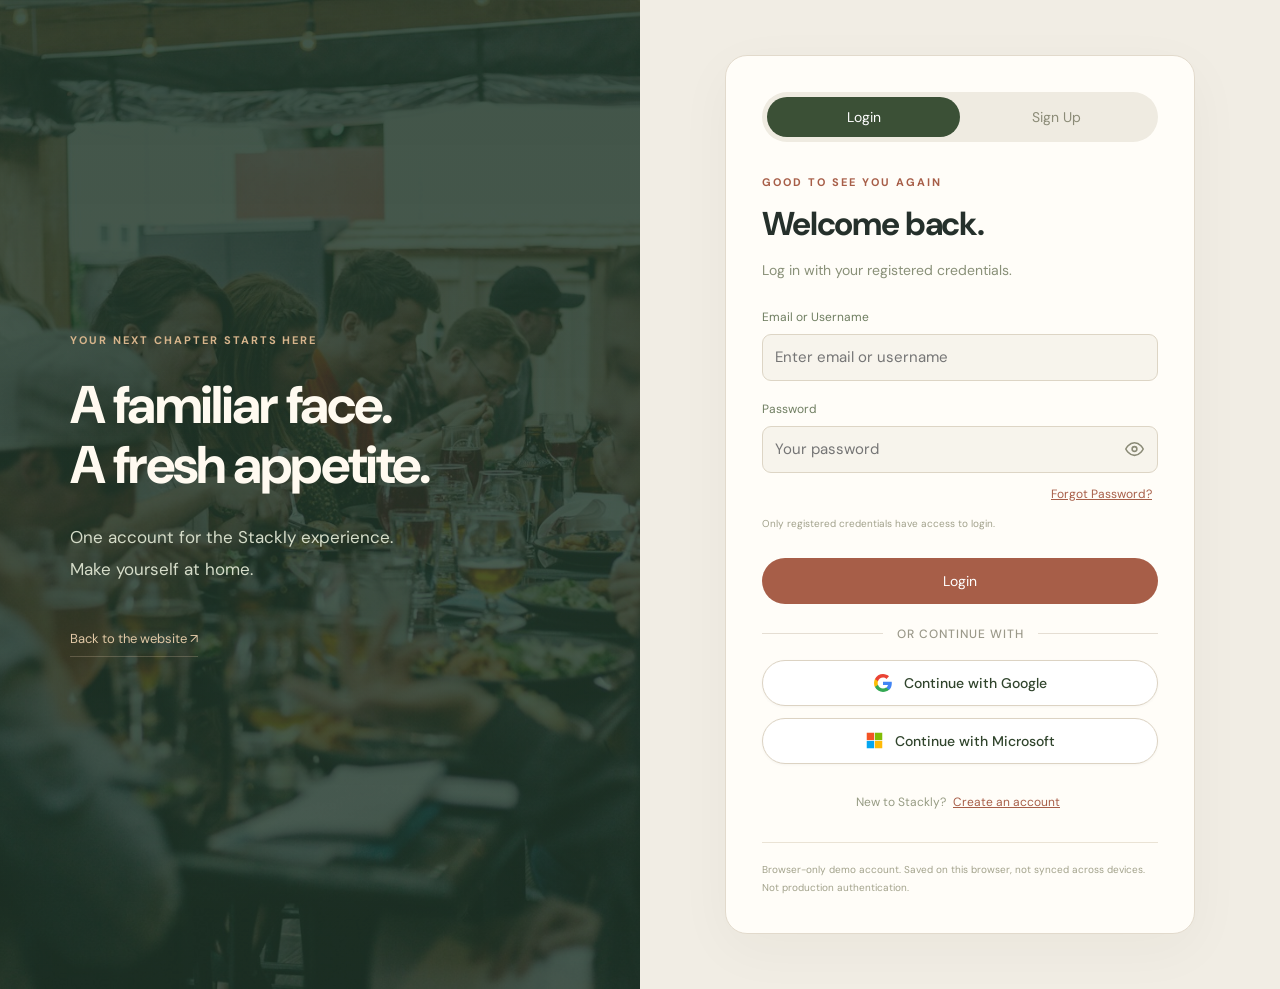
==== commit 58f02873: "Update login and forgot password functionality" ====
--- a/login.html
+++ b/login.html
@@ -1 +1,440 @@
-<!doctype html><html lang="en"><head><meta charset="UTF-8"><meta name="viewport" content="width=device-width, initial-scale=1.0"><title>Login - Stackly</title><meta name="description" content="Sign in with your registered credentials."><link rel="stylesheet" href="styles.css"><link rel="stylesheet" href="login.css"><script src="account-store.js?v=auth-dummy2" defer></script><script src="account-nav.js?v=dashboard1" defer></script><script src="login.js?v=auth-dummy2" defer></script><script src="social-auth.js?v=oauth1" defer></script><link rel="icon" type="image/webp" href="assets/stackly-logo.webp"><link rel="stylesheet" href="motion.css"><script src="motion.js" defer></script></head><body class="account-page"><main class="account-main"><aside class="account-story"><span class="eyebrow">YOUR NEXT CHAPTER STARTS HERE</span><h1>A familiar face.<br>A fresh appetite.</h1><p>One account for the Stackly experience.<br>Make yourself at home.</p><a href="index.html">Back to the website &#8599;</a></aside><section class="account-card" aria-labelledby="account-title"><div id="signed-out"><div class="account-tabs" role="group" aria-label="Account options"><button type="button" data-mode="login" class="selected" aria-pressed="true">Login</button><button type="button" data-mode="register" aria-pressed="false">Sign Up</button></div><span class="eyebrow" id="account-kicker">GOOD TO SEE YOU AGAIN</span><h2 id="account-title">Welcome back.</h2><p class="account-description" id="account-description">Log in with your registered credentials.</p><form id="account-form"><label id="name-field" hidden>Your name (optional)<input name="name" autocomplete="name" maxlength="80" placeholder="Your full name" disabled></label><label id="identifier-label">Email or Username<input name="email" type="text" autocomplete="username" required maxlength="254" placeholder="Enter email or username"></label><label>Password<span class="password-wrap"><input id="account-password" name="password" type="password" autocomplete="current-password" required maxlength="128" placeholder="Your password"><button type="button" class="password-toggle" aria-label="Show password" title="Show password" aria-pressed="false"><svg class="eye-icon eye-show" viewBox="0 0 24 24" width="19" height="19" fill="none" stroke="currentColor" stroke-width="2" stroke-linecap="round" stroke-linejoin="round" aria-hidden="true"><path d="M1 12s4-8 11-8 11 8 11 8-4 8-11 8-11-8-11-8z"/><circle cx="12" cy="12" r="3"/></svg><svg class="eye-icon eye-hide" viewBox="0 0 24 24" width="19" height="19" fill="none" stroke="currentColor" stroke-width="2" stroke-linecap="round" stroke-linejoin="round" aria-hidden="true"><path d="M17.94 17.94A10.07 10.07 0 0 1 12 20c-7 0-11-8-11-8a18.45 18.45 0 0 1 5.06-5.94M9.9 4.24A9.12 9.12 0 0 1 12 4c7 0 11 8 11 8a18.5 18.5 0 0 1-2.16 3.19m-6.72-1.07a3 3 0 1 1-4.24-4.24"/><line x1="1" y1="1" x2="23" y2="23"/></svg></button></span></label><label id="confirm-field" hidden>Confirm password<span class="password-wrap"><input name="confirm" type="password" autocomplete="new-password" maxlength="128" placeholder="Enter your password again" disabled><button type="button" class="password-toggle" aria-label="Show password" title="Show password" aria-pressed="false"><svg class="eye-icon eye-show" viewBox="0 0 24 24" width="19" height="19" fill="none" stroke="currentColor" stroke-width="2" stroke-linecap="round" stroke-linejoin="round" aria-hidden="true"><path d="M1 12s4-8 11-8 11 8 11 8-4 8-11 8-11-8-11-8z"/><circle cx="12" cy="12" r="3"/></svg><svg class="eye-icon eye-hide" viewBox="0 0 24 24" width="19" height="19" fill="none" stroke="currentColor" stroke-width="2" stroke-linecap="round" stroke-linejoin="round" aria-hidden="true"><path d="M17.94 17.94A10.07 10.07 0 0 1 12 20c-7 0-11-8-11-8a18.45 18.45 0 0 1 5.06-5.94M9.9 4.24A9.12 9.12 0 0 1 12 4c7 0 11 8 11 8a18.5 18.5 0 0 1-2.16 3.19m-6.72-1.07a3 3 0 1 1-4.24-4.24"/><line x1="1" y1="1" x2="23" y2="23"/></svg></button></span></label><p class="password-help">Only registered credentials have access to login.</p><button class="account-submit" id="submit-account" type="submit">Login</button></form><div class="social-auth-container"><div class="social-divider"><span>Or continue with</span></div><div class="social-buttons"><button type="button" class="btn-social btn-social-google" id="btn-social-google"><svg viewBox="0 0 24 24" width="18" height="18" aria-hidden="true"><path fill="#4285F4" d="M23.745 12.27c0-.7-.06-1.4-.19-2.07H12v4.51h6.6c-.29 1.52-1.14 2.82-2.4 3.68v3.05h3.88c2.27-2.09 3.66-5.17 3.66-9.17z"/><path fill="#34A853" d="M12 24c3.24 0 5.95-1.08 7.93-2.91l-3.88-3.05c-1.08.72-2.45 1.16-4.05 1.16-3.12 0-5.77-2.1-6.72-4.93H1.25v3.15C3.26 21.36 7.33 24 12 24z"/><path fill="#FBBC05" d="M5.28 14.27c-.25-.72-.38-1.49-.38-2.27s.13-1.55.38-2.27V6.58H1.25C.45 8.18 0 9.98 0 12s.45 3.82 1.25 5.42l4.03-3.15z"/><path fill="#EA4335" d="M12 4.75c1.77 0 3.35.61 4.6 1.8l3.42-3.42C17.95 1.19 15.24 0 12 0 7.33 0 3.26 2.64 1.25 6.58l4.03 3.15c.95-2.83 3.6-4.98 6.72-4.98z"/></svg><span>Continue with Google</span></button><button type="button" class="btn-social btn-social-microsoft" id="btn-social-microsoft"><svg viewBox="0 0 23 23" width="17" height="17" aria-hidden="true"><path fill="#f35325" d="M1 1h10v10H1z"/><path fill="#81bc06" d="M12 1h10v10H12z"/><path fill="#05a6f0" d="M1 12h10v10H1z"/><path fill="#ffba08" d="M12 12h10v10H12z"/></svg><span>Continue with Microsoft</span></button></div></div><p class="account-switch" id="account-switch">New to Stackly? <button type="button" data-mode="register">Create an account</button></p></div><div id="signed-in" hidden><span class="eyebrow">YOU ARE SIGNED IN</span><h2 id="welcome-name">Welcome.</h2><p class="account-description" id="account-email"></p><div class="account-success-icon" aria-hidden="true">&#10003;</div><p>Your login is active on this browser.</p><a class="account-submit continue-link" href="index.html">Continue to the website &#8599;</a><button class="logout-button" id="logout-account" type="button">Log out</button></div><p id="account-status" role="status" aria-live="polite"></p><p class="account-service-note">Browser-only demo account. Saved on this browser, not synced across devices. Not production authentication.</p></section></main><div class="toast" role="status"></div></body></html>
+<!doctype html>
+<html lang="en">
+  <head>
+    <meta charset="UTF-8" />
+    <meta name="viewport" content="width=device-width, initial-scale=1.0" />
+    <title>Login - Stackly</title>
+    <meta
+      name="description"
+      content="Sign in with your registered credentials."
+    />
+    <link rel="stylesheet" href="styles.css" />
+    <link rel="stylesheet" href="login.css" />
+    <script src="account-store.js?v=auth-dummy2" defer></script>
+    <script src="account-nav.js?v=dashboard1" defer></script>
+    <script src="login.js?v=auth-dummy5" defer></script>
+    <script src="social-auth.js?v=oauth1" defer></script>
+    <link rel="icon" type="image/webp" href="assets/stackly-logo.webp" />
+    <link rel="stylesheet" href="motion.css" />
+    <script src="motion.js" defer></script>
+  </head>
+  <body class="account-page">
+    <main class="account-main">
+      <aside class="account-story">
+        <span class="eyebrow">YOUR NEXT CHAPTER STARTS HERE</span>
+        <h1>A familiar face.<br />A fresh appetite.</h1>
+        <p>
+          One account for the Stackly experience.<br />
+          Make yourself at home.
+        </p>
+        <a href="index.html">Back to the website &#8599;</a>
+      </aside>
+
+      <section class="account-card" aria-labelledby="account-title">
+        <div id="signed-out">
+          <div class="account-tabs" role="group" aria-label="Account options">
+            <button
+              type="button"
+              data-mode="login"
+              class="selected"
+              aria-pressed="true"
+            >
+              Login
+            </button>
+            <button type="button" data-mode="register" aria-pressed="false">
+              Sign Up
+            </button>
+          </div>
+
+          <span class="eyebrow" id="account-kicker">GOOD TO SEE YOU AGAIN</span>
+          <h2 id="account-title">Welcome back.</h2>
+          <p class="account-description" id="account-description">
+            Log in with your registered credentials.
+          </p>
+
+          <form id="account-form">
+            <label id="name-field" hidden>
+              Your name (optional)
+              <input
+                name="name"
+                autocomplete="name"
+                maxlength="80"
+                placeholder="Your full name"
+                disabled
+              />
+            </label>
+
+            <label id="identifier-label">
+              Email or Username
+              <input
+                name="email"
+                type="text"
+                autocomplete="username"
+                required
+                maxlength="254"
+                placeholder="Enter email or username"
+              />
+            </label>
+
+            <label>
+              Password
+              <span class="password-wrap">
+                <input
+                  id="account-password"
+                  name="password"
+                  type="password"
+                  autocomplete="current-password"
+                  required
+                  maxlength="128"
+                  placeholder="Your password"
+                />
+                <button
+                  type="button"
+                  class="password-toggle"
+                  aria-label="Show password"
+                  title="Show password"
+                  aria-pressed="false"
+                >
+                  <svg
+                    class="eye-icon eye-show"
+                    viewBox="0 0 24 24"
+                    width="19"
+                    height="19"
+                    fill="none"
+                    stroke="currentColor"
+                    stroke-width="2"
+                    stroke-linecap="round"
+                    stroke-linejoin="round"
+                    aria-hidden="true"
+                  >
+                    <path d="M1 12s4-8 11-8 11 8 11 8-4 8-11 8-11-8-11-8z" />
+                    <circle cx="12" cy="12" r="3" />
+                  </svg>
+                  <svg
+                    class="eye-icon eye-hide"
+                    viewBox="0 0 24 24"
+                    width="19"
+                    height="19"
+                    fill="none"
+                    stroke="currentColor"
+                    stroke-width="2"
+                    stroke-linecap="round"
+                    stroke-linejoin="round"
+                    aria-hidden="true"
+                  >
+                    <path
+                      d="M17.94 17.94A10.07 10.07 0 0 1 12 20c-7 0-11-8-11-8a18.45 18.45 0 0 1 5.06-5.94M9.9 4.24A9.12 9.12 0 0 1 12 4c7 0 11 8 11 8a18.5 18.5 0 0 1-2.16 3.19m-6.72-1.07a3 3 0 1 1-4.24-4.24"
+                    />
+                    <line x1="1" y1="1" x2="23" y2="23" />
+                  </svg>
+                </button>
+              </span>
+            </label>
+
+            <!-- FORGOT PASSWORD LINK (BELOW PASSWORD PLACEHOLDER) -->
+            <div class="forgot-password-row" id="forgot-password-row">
+              <button type="button" id="forgot-password">Forgot Password?</button>
+            </div>
+
+            <label id="confirm-field" hidden>
+              Confirm password
+              <span class="password-wrap">
+                <input
+                  name="confirm"
+                  type="password"
+                  autocomplete="new-password"
+                  maxlength="128"
+                  placeholder="Enter your password again"
+                  disabled
+                />
+                <button
+                  type="button"
+                  class="password-toggle"
+                  aria-label="Show password"
+                  title="Show password"
+                  aria-pressed="false"
+                >
+                  <svg
+                    class="eye-icon eye-show"
+                    viewBox="0 0 24 24"
+                    width="19"
+                    height="19"
+                    fill="none"
+                    stroke="currentColor"
+                    stroke-width="2"
+                    stroke-linecap="round"
+                    stroke-linejoin="round"
+                    aria-hidden="true"
+                  >
+                    <path d="M1 12s4-8 11-8 11 8 11 8-4 8-11 8-11-8-11-8z" />
+                    <circle cx="12" cy="12" r="3" />
+                  </svg>
+                  <svg
+                    class="eye-icon eye-hide"
+                    viewBox="0 0 24 24"
+                    width="19"
+                    height="19"
+                    fill="none"
+                    stroke="currentColor"
+                    stroke-width="2"
+                    stroke-linecap="round"
+                    stroke-linejoin="round"
+                    aria-hidden="true"
+                  >
+                    <path
+                      d="M17.94 17.94A10.07 10.07 0 0 1 12 20c-7 0-11-8-11-8a18.45 18.45 0 0 1 5.06-5.94M9.9 4.24A9.12 9.12 0 0 1 12 4c7 0 11 8 11 8a18.5 18.5 0 0 1-2.16 3.19m-6.72-1.07a3 3 0 1 1-4.24-4.24"
+                    />
+                    <line x1="1" y1="1" x2="23" y2="23" />
+                  </svg>
+                </button>
+              </span>
+            </label>
+
+            <p class="password-help">
+              Only registered credentials have access to login.
+            </p>
+
+            <button class="account-submit" id="submit-account" type="submit">
+              Login
+            </button>
+          </form>
+
+          <!-- PASSWORD RESET SECTION -->
+          <div id="reset-password-section" hidden>
+            <span class="eyebrow">ACCOUNT RECOVERY</span>
+
+            <h2>Reset password.</h2>
+
+            <p class="account-description">
+              Enter your registered email or username and choose a new password.
+            </p>
+
+            <form id="reset-password-form">
+              <label>
+                Email or Username
+                <input
+                  type="text"
+                  name="reset-email"
+                  autocomplete="username"
+                  required
+                  maxlength="254"
+                  placeholder="Enter email or username"
+                />
+              </label>
+
+              <label>
+                New password
+                <span class="password-wrap">
+                  <input
+                    type="password"
+                    name="new-password"
+                    autocomplete="new-password"
+                    required
+                    minlength="8"
+                    maxlength="128"
+                    placeholder="Enter new password"
+                  />
+                  <button
+                    type="button"
+                    class="password-toggle"
+                    aria-label="Show password"
+                    title="Show password"
+                    aria-pressed="false"
+                  >
+                    <svg
+                      class="eye-icon eye-show"
+                      viewBox="0 0 24 24"
+                      width="19"
+                      height="19"
+                      fill="none"
+                      stroke="currentColor"
+                      stroke-width="2"
+                      stroke-linecap="round"
+                      stroke-linejoin="round"
+                      aria-hidden="true"
+                    >
+                      <path d="M1 12s4-8 11-8 11 8 11 8-4 8-11 8-11-8-11-8z" />
+                      <circle cx="12" cy="12" r="3" />
+                    </svg>
+                    <svg
+                      class="eye-icon eye-hide"
+                      viewBox="0 0 24 24"
+                      width="19"
+                      height="19"
+                      fill="none"
+                      stroke="currentColor"
+                      stroke-width="2"
+                      stroke-linecap="round"
+                      stroke-linejoin="round"
+                      aria-hidden="true"
+                    >
+                      <path
+                        d="M17.94 17.94A10.07 10.07 0 0 1 12 20c-7 0-11-8-11-8a18.45 18.45 0 0 1 5.06-5.94M9.9 4.24A9.12 9.12 0 0 1 12 4c7 0 11 8 11 8a18.5 18.5 0 0 1-2.16 3.19m-6.72-1.07a3 3 0 1 1-4.24-4.24"
+                      />
+                      <line x1="1" y1="1" x2="23" y2="23" />
+                    </svg>
+                  </button>
+                </span>
+              </label>
+
+              <label>
+                Confirm new password
+                <span class="password-wrap">
+                  <input
+                    type="password"
+                    name="confirm-password"
+                    autocomplete="new-password"
+                    required
+                    minlength="8"
+                    maxlength="128"
+                    placeholder="Confirm new password"
+                  />
+                  <button
+                    type="button"
+                    class="password-toggle"
+                    aria-label="Show password"
+                    title="Show password"
+                    aria-pressed="false"
+                  >
+                    <svg
+                      class="eye-icon eye-show"
+                      viewBox="0 0 24 24"
+                      width="19"
+                      height="19"
+                      fill="none"
+                      stroke="currentColor"
+                      stroke-width="2"
+                      stroke-linecap="round"
+                      stroke-linejoin="round"
+                      aria-hidden="true"
+                    >
+                      <path d="M1 12s4-8 11-8 11 8 11 8-4 8-11 8-11-8-11-8z" />
+                      <circle cx="12" cy="12" r="3" />
+                    </svg>
+                    <svg
+                      class="eye-icon eye-hide"
+                      viewBox="0 0 24 24"
+                      width="19"
+                      height="19"
+                      fill="none"
+                      stroke="currentColor"
+                      stroke-width="2"
+                      stroke-linecap="round"
+                      stroke-linejoin="round"
+                      aria-hidden="true"
+                    >
+                      <path
+                        d="M17.94 17.94A10.07 10.07 0 0 1 12 20c-7 0-11-8-11-8a18.45 18.45 0 0 1 5.06-5.94M9.9 4.24A9.12 9.12 0 0 1 12 4c7 0 11 8 11 8a18.5 18.5 0 0 1-2.16 3.19m-6.72-1.07a3 3 0 1 1-4.24-4.24"
+                      />
+                      <line x1="1" y1="1" x2="23" y2="23" />
+                    </svg>
+                  </button>
+                </span>
+              </label>
+
+              <button class="account-submit" type="submit">
+                Reset Password
+              </button>
+            </form>
+
+            <p class="account-switch">
+              <button type="button" id="back-to-login">Back to Login</button>
+            </p>
+          </div>
+
+          <div class="social-auth-container" id="social-auth-container">
+            <div class="social-divider">
+              <span>Or continue with</span>
+            </div>
+
+            <div class="social-buttons">
+              <button
+                type="button"
+                class="btn-social btn-social-google"
+                id="btn-social-google"
+              >
+                <svg
+                  viewBox="0 0 24 24"
+                  width="18"
+                  height="18"
+                  aria-hidden="true"
+                >
+                  <path
+                    fill="#4285F4"
+                    d="M23.745 12.27c0-.7-.06-1.4-.19-2.07H12v4.51h6.6c-.29 1.52-1.14 2.82-2.4 3.68v3.05h3.88c2.27-2.09 3.66-5.17 3.66-9.17z"
+                  />
+                  <path
+                    fill="#34A853"
+                    d="M12 24c3.24 0 5.95-1.08 7.93-2.91l-3.88-3.05c-1.08.72-2.45 1.16-4.05 1.16-3.12 0-5.77-2.1-6.72-4.93H1.25v3.15C3.26 21.36 7.33 24 12 24z"
+                  />
+                  <path
+                    fill="#FBBC05"
+                    d="M5.28 14.27c-.25-.72-.38-1.49-.38-2.27s.13-1.55.38-2.27V6.58H1.25C.45 8.18 0 9.98 0 12s.45 3.82 1.25 5.42l4.03-3.15z"
+                  />
+                  <path
+                    fill="#EA4335"
+                    d="M12 4.75c1.77 0 3.35.61 4.6 1.8l3.42-3.42C17.95 1.19 15.24 0 12 0 7.33 0 3.26 2.64 1.25 6.58l4.03 3.15c.95-2.83 3.6-4.98 6.72-4.98z"
+                  />
+                </svg>
+
+                <span>Continue with Google</span>
+              </button>
+
+              <button
+                type="button"
+                class="btn-social btn-social-microsoft"
+                id="btn-social-microsoft"
+              >
+                <svg
+                  viewBox="0 0 23 23"
+                  width="17"
+                  height="17"
+                  aria-hidden="true"
+                >
+                  <path fill="#f35325" d="M1 1h10v10H1z" />
+                  <path fill="#81bc06" d="M12 1h10v10H12z" />
+                  <path fill="#05a6f0" d="M1 12h10v10H1z" />
+                  <path fill="#ffba08" d="M12 12h10v10H12z" />
+                </svg>
+
+                <span>Continue with Microsoft</span>
+              </button>
+            </div>
+          </div>
+
+          <p class="account-switch" id="account-switch">
+            New to Stackly?
+            <button type="button" data-mode="register">Create an account</button>
+          </p>
+        </div>
+
+        <div id="signed-in" hidden>
+          <span class="eyebrow">YOU ARE SIGNED IN</span>
+          <h2 id="welcome-name">Welcome.</h2>
+          <p class="account-description" id="account-email"></p>
+
+          <div class="account-success-icon" aria-hidden="true">&#10003;</div>
+
+          <p>Your login is active on this browser.</p>
+
+          <a class="account-submit continue-link" href="index.html">
+            Continue to the website &#8599;
+          </a>
+
+          <button class="logout-button" id="logout-account" type="button">
+            Log out
+          </button>
+        </div>
+
+        <p id="account-status" role="status" aria-live="polite"></p>
+
+        <p class="account-service-note">
+          Browser-only demo account. Saved on this browser, not synced across
+          devices. Not production authentication.
+        </p>
+      </section>
+    </main>
+
+    <div class="toast" role="status"></div>
+  </body>
+</html>
--- a/login.css
+++ b/login.css
@@ -1,54 +1,691 @@
-.account-page{min-height:100vh;background:#f1ede4}.account-header.hero{height:auto;background:none;overflow:visible;isolation:auto}.account-header.hero:before{display:none}.account-main{display:grid;grid-template-columns:1fr 1fr;min-height:calc(100vh - 88px);max-width:1500px;margin:auto}.account-story{display:flex;flex-direction:column;justify-content:center;align-items:flex-start;padding:90px 70px;min-height:690px;color:#fffaf0;background:linear-gradient(#21382bda,#21382bc9),url('assets/about/hero.jpg') center/cover}.account-story>.eyebrow{color:#d7b58c}.account-story h1{font-size:53px;line-height:1.13;text-shadow:none;margin-top:25px;animation:none}.account-story p{color:#d5dcc9;font-size:17px;line-height:1.9;margin-top:26px}.account-story>a{color:#e1c8a6;margin-top:45px;font-size:13px;border-bottom:1px solid #d9c4a640;padding-bottom:9px}.account-card{align-self:center;margin:55px auto;width:calc(100% - 100px);max-width:470px;padding:36px;background:#fffdf8;border:1px solid #e2dacc;border-radius:22px;box-shadow:0 15px 55px #3f39150a;animation:account-enter .6s both}.account-tabs{display:flex;padding:5px;border-radius:30px;background:#efebe1;margin-bottom:32px}.account-tabs button{flex:1;background:none;padding:11px;color:#8b8b77;border-radius:25px;font-size:14px;transition:background .25s,color .25s}.account-tabs button.selected{background:#3b5036;color:#fff}.account-card h2{text-align:left;font-size:33px;line-height:1.15;margin-top:13px}.account-description{color:#899078;font-size:14px;line-height:1.8;margin-top:15px}.account-card form{margin-top:26px}.account-card label{display:flex;flex-direction:column;gap:9px;font-size:12px;color:#6f7e61;margin-top:20px}.account-card input{height:47px;border:1px solid #ddd5c5;background:#f7f4ec;border-radius:9px;padding:12px;font:inherit;font-size:15px;color:#30442c;min-width:0;width:100%}.account-card input:focus{outline:2px solid #b3b99e;outline-offset:2px}input::-ms-reveal,input::-ms-clear{display:none!important;width:0!important;height:0!important}.password-wrap{position:relative;display:block}.password-wrap input{padding-right:48px}.password-toggle{position:absolute;right:8px;top:50%;transform:translateY(-50%);background:none;border:0;color:#8b8b77;cursor:pointer;padding:6px;border-radius:6px;display:grid;place-items:center;line-height:0;transition:color .2s,background .2s}.password-toggle:hover,.password-toggle:focus-visible{color:#30442c;background:#eae5d8}.password-toggle .eye-hide{display:none}.password-toggle[aria-pressed="true"] .eye-show{display:none}.password-toggle[aria-pressed="true"] .eye-hide{display:block}.password-help{font-size:10px;line-height:1.8;color:#a1a18b;margin-top:12px}.account-submit{display:block;border:0;border-radius:28px;width:100%;padding:14px 20px;margin-top:25px;color:#fff;background:#a75e48;font-size:14px;text-align:center;transition:background .25s}.account-submit:hover{background:#8d4e3b}.account-submit:disabled{opacity:.6;cursor:wait}.account-switch{font-size:12px;text-align:center;color:#969b83;margin-top:24px;line-height:1.8}.account-switch button,.logout-button{background:none;color:#a75e48;text-decoration:underline;font-size:12px;padding:4px}.account-service-note{border-top:1px solid #eae3d5;padding-top:18px;margin-top:25px;color:#a2a28b;font-size:10px;line-height:1.8}#account-status{font-size:13px;color:#7e734e;line-height:1.8;margin-top:20px;overflow-wrap:anywhere}#account-status:empty{display:none}#account-status.status-invalid{color:#b3261e;font-weight:600;background:#fdf2f2;border:1px solid #f5c2c0;border-radius:8px;padding:10px 14px}#account-status.status-success{color:#2e6b34;font-weight:600;background:#f0f7f1;border:1px solid #c3e2c6;border-radius:8px;padding:10px 14px}.account-card input.input-invalid{border-color:#b3261e!important;background:#fff8f8!important}.account-card [hidden]{display:none}#signed-in{padding-top:15px}#signed-in>p:not(.account-description){font-size:14px;color:#839073;line-height:1.8}.account-success-icon{display:grid;place-items:center;margin:32px 0 25px;width:60px;height:60px;background:#e6eddc;color:#5b7747;font-size:29px;border-radius:50%}.logout-button{margin-top:20px}@keyframes account-enter{from{opacity:0;transform:translateY(15px)}to{opacity:1;transform:none}}@media(max-width:1100px){.account-main{min-height:calc(100vh - 132px)}.account-story{padding:65px 40px}.account-story h1{font-size:44px}.account-card{width:calc(100% - 50px);padding:28px}.account-card h2{font-size:29px}}@media(max-width:750px){.account-main{grid-template-columns:1fr}.account-story{min-height:300px;padding:45px 30px}.account-story h1{font-size:37px;margin-top:15px}.account-story p{font-size:15px;margin-top:20px}.account-story>a{margin-top:23px}.account-card{margin:30px auto 45px;max-width:480px;width:calc(100% - 40px);padding:28px}.account-story h1 br{display:none}}@media(prefers-reduced-motion:reduce){.account-card{animation:none}}
+.account-page {
+  min-height: 100vh;
+  background: #f1ede4;
+}
+.account-header.hero {
+  height: auto;
+  background: none;
+  overflow: visible;
+  isolation: auto;
+}
+.account-header.hero:before {
+  display: none;
+}
+.account-main {
+  display: grid;
+  grid-template-columns: 1fr 1fr;
+  min-height: calc(100vh - 88px);
+  max-width: 1500px;
+  margin: auto;
+}
+.account-story {
+  display: flex;
+  flex-direction: column;
+  justify-content: center;
+  align-items: flex-start;
+  padding: 90px 70px;
+  min-height: 690px;
+  color: #fffaf0;
+  background:
+    linear-gradient(#21382bda, #21382bc9),
+    url("assets/about/hero.jpg") center/cover;
+}
+.account-story > .eyebrow {
+  color: #d7b58c;
+}
+.account-story h1 {
+  font-size: 53px;
+  line-height: 1.13;
+  text-shadow: none;
+  margin-top: 25px;
+  animation: none;
+}
+.account-story p {
+  color: #d5dcc9;
+  font-size: 17px;
+  line-height: 1.9;
+  margin-top: 26px;
+}
+.account-story > a {
+  color: #e1c8a6;
+  margin-top: 45px;
+  font-size: 13px;
+  border-bottom: 1px solid #d9c4a640;
+  padding-bottom: 9px;
+}
+.account-card {
+  align-self: center;
+  margin: 55px auto;
+  width: calc(100% - 100px);
+  max-width: 470px;
+  padding: 36px;
+  background: #fffdf8;
+  border: 1px solid #e2dacc;
+  border-radius: 22px;
+  box-shadow: 0 15px 55px #3f39150a;
+  animation: account-enter 0.6s both;
+}
+.account-tabs {
+  display: flex;
+  padding: 5px;
+  border-radius: 30px;
+  background: #efebe1;
+  margin-bottom: 32px;
+}
+.account-tabs button {
+  flex: 1;
+  background: none;
+  padding: 11px;
+  color: #8b8b77;
+  border-radius: 25px;
+  font-size: 14px;
+  transition:
+    background 0.25s,
+    color 0.25s;
+}
+.account-tabs button.selected {
+  background: #3b5036;
+  color: #fff;
+}
+.account-card h2 {
+  text-align: left;
+  font-size: 33px;
+  line-height: 1.15;
+  margin-top: 13px;
+}
+.account-description {
+  color: #899078;
+  font-size: 14px;
+  line-height: 1.8;
+  margin-top: 15px;
+}
+.account-card form {
+  margin-top: 26px;
+}
+.account-card label {
+  display: flex;
+  flex-direction: column;
+  gap: 9px;
+  font-size: 12px;
+  color: #6f7e61;
+  margin-top: 20px;
+}
+.account-card input {
+  height: 47px;
+  border: 1px solid #ddd5c5;
+  background: #f7f4ec;
+  border-radius: 9px;
+  padding: 12px;
+  font: inherit;
+  font-size: 15px;
+  color: #30442c;
+  min-width: 0;
+  width: 100%;
+}
+.account-card input:focus {
+  outline: 2px solid #b3b99e;
+  outline-offset: 2px;
+}
+input::-ms-reveal,
+input::-ms-clear {
+  display: none !important;
+  width: 0 !important;
+  height: 0 !important;
+}
+.password-wrap {
+  position: relative;
+  display: block;
+}
+.password-wrap input {
+  padding-right: 48px;
+}
+.password-toggle {
+  position: absolute;
+  right: 8px;
+  top: 50%;
+  transform: translateY(-50%);
+  background: none;
+  border: 0;
+  color: #8b8b77;
+  cursor: pointer;
+  padding: 6px;
+  border-radius: 6px;
+  display: grid;
+  place-items: center;
+  line-height: 0;
+  transition:
+    color 0.2s,
+    background 0.2s;
+}
+.password-toggle:hover,
+.password-toggle:focus-visible {
+  color: #30442c;
+  background: #eae5d8;
+}
+.password-toggle .eye-hide {
+  display: none;
+}
+.password-toggle[aria-pressed="true"] .eye-show {
+  display: none;
+}
+.password-toggle[aria-pressed="true"] .eye-hide {
+  display: block;
+}
+.password-help {
+  font-size: 10px;
+  line-height: 1.8;
+  color: #a1a18b;
+  margin-top: 12px;
+}
+.account-submit {
+  display: block;
+  border: 0;
+  border-radius: 28px;
+  width: 100%;
+  padding: 14px 20px;
+  margin-top: 25px;
+  color: #fff;
+  background: #a75e48;
+  font-size: 14px;
+  text-align: center;
+  transition: background 0.25s;
+}
+.account-submit:hover {
+  background: #8d4e3b;
+}
+.account-submit:disabled {
+  opacity: 0.6;
+  cursor: wait;
+}
+.account-switch {
+  font-size: 12px;
+  text-align: center;
+  color: #969b83;
+  margin-top: 24px;
+  line-height: 1.8;
+}
+.account-switch button,
+.logout-button {
+  background: none;
+  color: #a75e48;
+  text-decoration: underline;
+  font-size: 12px;
+  padding: 4px;
+}
+.account-service-note {
+  border-top: 1px solid #eae3d5;
+  padding-top: 18px;
+  margin-top: 25px;
+  color: #a2a28b;
+  font-size: 10px;
+  line-height: 1.8;
+}
+#account-status {
+  font-size: 13px;
+  color: #7e734e;
+  line-height: 1.8;
+  margin-top: 20px;
+  overflow-wrap: anywhere;
+}
+#account-status:empty {
+  display: none;
+}
+#account-status.status-invalid {
+  color: #b3261e;
+  font-weight: 600;
+  background: #fdf2f2;
+  border: 1px solid #f5c2c0;
+  border-radius: 8px;
+  padding: 10px 14px;
+}
+#account-status.status-success {
+  color: #2e6b34;
+  font-weight: 600;
+  background: #f0f7f1;
+  border: 1px solid #c3e2c6;
+  border-radius: 8px;
+  padding: 10px 14px;
+}
+.account-card input.input-invalid {
+  border-color: #b3261e !important;
+  background: #fff8f8 !important;
+}
+.account-card [hidden] {
+  display: none;
+}
+#signed-in {
+  padding-top: 15px;
+}
+#signed-in > p:not(.account-description) {
+  font-size: 14px;
+  color: #839073;
+  line-height: 1.8;
+}
+.account-success-icon {
+  display: grid;
+  place-items: center;
+  margin: 32px 0 25px;
+  width: 60px;
+  height: 60px;
+  background: #e6eddc;
+  color: #5b7747;
+  font-size: 29px;
+  border-radius: 50%;
+}
+.logout-button {
+  margin-top: 20px;
+}
+@keyframes account-enter {
+  from {
+    opacity: 0;
+    transform: translateY(15px);
+  }
+  to {
+    opacity: 1;
+    transform: none;
+  }
+}
+@media (max-width: 1100px) {
+  .account-main {
+    min-height: calc(100vh - 132px);
+  }
+  .account-story {
+    padding: 65px 40px;
+  }
+  .account-story h1 {
+    font-size: 44px;
+  }
+  .account-card {
+    width: calc(100% - 50px);
+    padding: 28px;
+  }
+  .account-card h2 {
+    font-size: 29px;
+  }
+}
+@media (max-width: 750px) {
+  .account-main {
+    grid-template-columns: 1fr;
+  }
+  .account-story {
+    min-height: 300px;
+    padding: 45px 30px;
+  }
+  .account-story h1 {
+    font-size: 37px;
+    margin-top: 15px;
+  }
+  .account-story p {
+    font-size: 15px;
+    margin-top: 20px;
+  }
+  .account-story > a {
+    margin-top: 23px;
+  }
+  .account-card {
+    margin: 30px auto 45px;
+    max-width: 480px;
+    width: calc(100% - 40px);
+    padding: 28px;
+  }
+  .account-story h1 br {
+    display: none;
+  }
+}
+@media (prefers-reduced-motion: reduce) {
+  .account-card {
+    animation: none;
+  }
+}
 
 /* Standalone account screen: no site header in either form mode. */
-.account-page .account-main{min-height:100vh;min-height:100svh}
-
+.account-page .account-main {
+  min-height: 100vh;
+  min-height: 100svh;
+}
 
 /* Social Login Options */
-.social-auth-container{margin-top:22px}
-.social-divider{display:flex;align-items:center;text-align:center;margin:18px 0;color:#9b998a;font-size:12px;font-weight:500;text-transform:uppercase;letter-spacing:1px}
-.social-divider::before,.social-divider::after{content:'';flex:1;border-bottom:1px solid #e5ded3}
-.social-divider span{padding:0 14px}
-.social-buttons{display:flex;flex-direction:column;gap:12px}
-.btn-social{display:flex;align-items:center;justify-content:center;gap:12px;width:100%;height:46px;padding:0 18px;border-radius:24px;border:1px solid #dcd3c3;background:#ffffff;color:#30442c;font-family:inherit;font-size:14px;font-weight:500;cursor:pointer;transition:all .2s ease;box-shadow:0 1px 3px rgba(0,0,0,0.04);position:relative}
-.btn-social:hover{background:#faf7f0;border-color:#b9b1a0;box-shadow:0 3px 8px rgba(0,0,0,0.08);transform:translateY(-1px)}
-.btn-social:active{transform:translateY(0);box-shadow:0 1px 2px rgba(0,0,0,0.04)}
-.btn-social svg{flex-shrink:0}
-.btn-social-google:hover{border-color:#4285f4;background:#f8faff}
-.btn-social-microsoft:hover{border-color:#0078d4;background:#f5f9fd}
+.social-auth-container {
+  margin-top: 22px;
+}
+.social-divider {
+  display: flex;
+  align-items: center;
+  text-align: center;
+  margin: 18px 0;
+  color: #9b998a;
+  font-size: 12px;
+  font-weight: 500;
+  text-transform: uppercase;
+  letter-spacing: 1px;
+}
+.social-divider::before,
+.social-divider::after {
+  content: "";
+  flex: 1;
+  border-bottom: 1px solid #e5ded3;
+}
+.social-divider span {
+  padding: 0 14px;
+}
+.social-buttons {
+  display: flex;
+  flex-direction: column;
+  gap: 12px;
+}
+.btn-social {
+  display: flex;
+  align-items: center;
+  justify-content: center;
+  gap: 12px;
+  width: 100%;
+  height: 46px;
+  padding: 0 18px;
+  border-radius: 24px;
+  border: 1px solid #dcd3c3;
+  background: #ffffff;
+  color: #30442c;
+  font-family: inherit;
+  font-size: 14px;
+  font-weight: 500;
+  cursor: pointer;
+  transition: all 0.2s ease;
+  box-shadow: 0 1px 3px rgba(0, 0, 0, 0.04);
+  position: relative;
+}
+.btn-social:hover {
+  background: #faf7f0;
+  border-color: #b9b1a0;
+  box-shadow: 0 3px 8px rgba(0, 0, 0, 0.08);
+  transform: translateY(-1px);
+}
+.btn-social:active {
+  transform: translateY(0);
+  box-shadow: 0 1px 2px rgba(0, 0, 0, 0.04);
+}
+.btn-social svg {
+  flex-shrink: 0;
+}
+.btn-social-google:hover {
+  border-color: #4285f4;
+  background: #f8faff;
+}
+.btn-social-microsoft:hover {
+  border-color: #0078d4;
+  background: #f5f9fd;
+}
 
 /* OAuth Modal Styles */
-.oauth-modal-overlay{position:fixed;top:0;left:0;right:0;bottom:0;background:rgba(20,28,24,0.65);backdrop-filter:blur(4px);display:flex;align-items:center;justify-content:center;z-index:99999;opacity:0;visibility:hidden;transition:all .25s ease;padding:16px}
-.oauth-modal-overlay.is-open{opacity:1;visibility:visible}
-.oauth-modal-dialog{background:#ffffff;border-radius:18px;width:100%;max-width:440px;box-shadow:0 24px 60px rgba(0,0,0,0.25);overflow:hidden;transform:scale(0.94);transition:transform .25s cubic-bezier(0.16, 1, 0.3, 1);display:flex;flex-direction:column}
-.oauth-modal-overlay.is-open .oauth-modal-dialog{transform:scale(1)}
-.oauth-modal-header{display:flex;align-items:center;justify-content:space-between;padding:18px 24px 10px;border-bottom:1px solid #f1ece1}
-.oauth-brand-badge{display:flex;align-items:center;gap:10px}
-.oauth-brand-text{font-size:18px;font-weight:600;color:#202124;letter-spacing:-0.2px}
-.oauth-modal-close{background:none;border:none;font-size:26px;color:#70757a;cursor:pointer;padding:4px 8px;line-height:1;border-radius:50%;transition:background .2s,color .2s}
-.oauth-modal-close:hover{background:#f1ece1;color:#202124}
-.oauth-modal-body{padding:22px 24px 16px}
-.oauth-title{font-size:22px;font-weight:500;color:#202124;margin:0 0 6px}
-.oauth-subtitle{font-size:14px;color:#5f6368;margin:0 0 20px}
-.oauth-subtitle strong{color:#202124;font-weight:600}
-.oauth-account-list{display:flex;flex-direction:column;gap:4px;margin-bottom:12px}
-.oauth-account-item{display:flex;align-items:center;gap:14px;padding:12px 14px;border-radius:12px;border:1px solid transparent;background:transparent;width:100%;text-align:left;cursor:pointer;transition:background .18s,border-color .18s}
-.oauth-account-item:hover{background:#f8f9fa;border-color:#e8eaed}
-.oauth-avatar{width:38px;height:38px;border-radius:50%;display:flex;align-items:center;justify-content:center;color:#fff;font-weight:600;font-size:16px;flex-shrink:0}
-.oauth-account-details{flex:1;display:flex;flex-direction:column;overflow:hidden}
-.oauth-account-name{font-size:14px;font-weight:500;color:#202124;white-space:nowrap;overflow:hidden;text-overflow:ellipsis}
-.oauth-account-email{font-size:12px;color:#5f6368;white-space:nowrap;overflow:hidden;text-overflow:ellipsis}
-.oauth-chevron{color:#9aa0a6}
-.oauth-account-loading{opacity:0.6;pointer-events:none}
-.oauth-use-another-btn{display:flex;align-items:center;gap:12px;width:100%;padding:12px 14px;border-radius:12px;border:none;background:none;color:#1a73e8;font-size:14px;font-weight:500;cursor:pointer;transition:background .18s;text-align:left}
-.oauth-use-another-btn:hover{background:#f1f5fe}
-.oauth-custom-form{display:flex;flex-direction:column;gap:12px;padding:12px 4px 6px}
-.oauth-form-row input{width:100%;height:44px;border:1px solid #dadce0;border-radius:8px;padding:0 14px;font-size:14px;color:#202124;background:#fff;outline:none}
-.oauth-form-row input:focus{border-color:#1a73e8;box-shadow:0 0 0 2px rgba(26,115,232,0.2)}
-.oauth-form-actions{display:flex;justify-content:flex-end;gap:10px;margin-top:4px}
-.oauth-cancel-btn{padding:8px 16px;border:none;background:none;color:#5f6368;font-size:14px;font-weight:500;cursor:pointer;border-radius:6px}
-.oauth-cancel-btn:hover{background:#f1f3f4}
-.oauth-continue-btn{padding:8px 20px;border:none;background:#1a73e8;color:#fff;font-size:14px;font-weight:500;cursor:pointer;border-radius:6px;transition:background .2s}
-.oauth-continue-btn:hover{background:#1557b0}
-.oauth-modal-footer{padding:14px 24px 20px;background:#fcfaf6;border-top:1px solid #f1ece1}
-.oauth-modal-footer p{font-size:11.5px;color:#70757a;line-height:1.6;margin:0}
+.oauth-modal-overlay {
+  position: fixed;
+  top: 0;
+  left: 0;
+  right: 0;
+  bottom: 0;
+  background: rgba(20, 28, 24, 0.65);
+  backdrop-filter: blur(4px);
+  display: flex;
+  align-items: center;
+  justify-content: center;
+  z-index: 99999;
+  opacity: 0;
+  visibility: hidden;
+  transition: all 0.25s ease;
+  padding: 16px;
+}
+.oauth-modal-overlay.is-open {
+  opacity: 1;
+  visibility: visible;
+}
+.oauth-modal-dialog {
+  background: #ffffff;
+  border-radius: 18px;
+  width: 100%;
+  max-width: 440px;
+  box-shadow: 0 24px 60px rgba(0, 0, 0, 0.25);
+  overflow: hidden;
+  transform: scale(0.94);
+  transition: transform 0.25s cubic-bezier(0.16, 1, 0.3, 1);
+  display: flex;
+  flex-direction: column;
+}
+.oauth-modal-overlay.is-open .oauth-modal-dialog {
+  transform: scale(1);
+}
+.oauth-modal-header {
+  display: flex;
+  align-items: center;
+  justify-content: space-between;
+  padding: 18px 24px 10px;
+  border-bottom: 1px solid #f1ece1;
+}
+.oauth-brand-badge {
+  display: flex;
+  align-items: center;
+  gap: 10px;
+}
+.oauth-brand-text {
+  font-size: 18px;
+  font-weight: 600;
+  color: #202124;
+  letter-spacing: -0.2px;
+}
+.oauth-modal-close {
+  background: none;
+  border: none;
+  font-size: 26px;
+  color: #70757a;
+  cursor: pointer;
+  padding: 4px 8px;
+  line-height: 1;
+  border-radius: 50%;
+  transition:
+    background 0.2s,
+    color 0.2s;
+}
+.oauth-modal-close:hover {
+  background: #f1ece1;
+  color: #202124;
+}
+.oauth-modal-body {
+  padding: 22px 24px 16px;
+}
+.oauth-title {
+  font-size: 22px;
+  font-weight: 500;
+  color: #202124;
+  margin: 0 0 6px;
+}
+.oauth-subtitle {
+  font-size: 14px;
+  color: #5f6368;
+  margin: 0 0 20px;
+}
+.oauth-subtitle strong {
+  color: #202124;
+  font-weight: 600;
+}
+.oauth-account-list {
+  display: flex;
+  flex-direction: column;
+  gap: 4px;
+  margin-bottom: 12px;
+}
+.oauth-account-item {
+  display: flex;
+  align-items: center;
+  gap: 14px;
+  padding: 12px 14px;
+  border-radius: 12px;
+  border: 1px solid transparent;
+  background: transparent;
+  width: 100%;
+  text-align: left;
+  cursor: pointer;
+  transition:
+    background 0.18s,
+    border-color 0.18s;
+}
+.oauth-account-item:hover {
+  background: #f8f9fa;
+  border-color: #e8eaed;
+}
+.oauth-avatar {
+  width: 38px;
+  height: 38px;
+  border-radius: 50%;
+  display: flex;
+  align-items: center;
+  justify-content: center;
+  color: #fff;
+  font-weight: 600;
+  font-size: 16px;
+  flex-shrink: 0;
+}
+.oauth-account-details {
+  flex: 1;
+  display: flex;
+  flex-direction: column;
+  overflow: hidden;
+}
+.oauth-account-name {
+  font-size: 14px;
+  font-weight: 500;
+  color: #202124;
+  white-space: nowrap;
+  overflow: hidden;
+  text-overflow: ellipsis;
+}
+.oauth-account-email {
+  font-size: 12px;
+  color: #5f6368;
+  white-space: nowrap;
+  overflow: hidden;
+  text-overflow: ellipsis;
+}
+.oauth-chevron {
+  color: #9aa0a6;
+}
+.oauth-account-loading {
+  opacity: 0.6;
+  pointer-events: none;
+}
+.oauth-use-another-btn {
+  display: flex;
+  align-items: center;
+  gap: 12px;
+  width: 100%;
+  padding: 12px 14px;
+  border-radius: 12px;
+  border: none;
+  background: none;
+  color: #1a73e8;
+  font-size: 14px;
+  font-weight: 500;
+  cursor: pointer;
+  transition: background 0.18s;
+  text-align: left;
+}
+.oauth-use-another-btn:hover {
+  background: #f1f5fe;
+}
+.oauth-custom-form {
+  display: flex;
+  flex-direction: column;
+  gap: 12px;
+  padding: 12px 4px 6px;
+}
+.oauth-form-row input {
+  width: 100%;
+  height: 44px;
+  border: 1px solid #dadce0;
+  border-radius: 8px;
+  padding: 0 14px;
+  font-size: 14px;
+  color: #202124;
+  background: #fff;
+  outline: none;
+}
+.oauth-form-row input:focus {
+  border-color: #1a73e8;
+  box-shadow: 0 0 0 2px rgba(26, 115, 232, 0.2);
+}
+.oauth-form-actions {
+  display: flex;
+  justify-content: flex-end;
+  gap: 10px;
+  margin-top: 4px;
+}
+.oauth-cancel-btn {
+  padding: 8px 16px;
+  border: none;
+  background: none;
+  color: #5f6368;
+  font-size: 14px;
+  font-weight: 500;
+  cursor: pointer;
+  border-radius: 6px;
+}
+.oauth-cancel-btn:hover {
+  background: #f1f3f4;
+}
+.oauth-continue-btn {
+  padding: 8px 20px;
+  border: none;
+  background: #1a73e8;
+  color: #fff;
+  font-size: 14px;
+  font-weight: 500;
+  cursor: pointer;
+  border-radius: 6px;
+  transition: background 0.2s;
+}
+.oauth-continue-btn:hover {
+  background: #1557b0;
+}
+.oauth-modal-footer {
+  padding: 14px 24px 20px;
+  background: #fcfaf6;
+  border-top: 1px solid #f1ece1;
+}
+.oauth-modal-footer p {
+  font-size: 11.5px;
+  color: #70757a;
+  line-height: 1.6;
+  margin: 0;
+}
+
+.forgot-password-row {
+  display: flex;
+  justify-content: flex-end;
+  margin-top: 12px;
+}
+
+.forgot-password-row button {
+  background: none;
+  border: none;
+  color: #a75e48;
+  font-size: 12px;
+  cursor: pointer;
+  text-decoration: underline;
+}
+
+.forgot-password-row button:hover {
+  color: #8d4e3b;
+}
+
+#reset-password-section {
+  margin-top: 15px;
+}
+
+#reset-password-section h2 {
+  margin-top: 13px;
+}
+
+#reset-password-form {
+  margin-top: 20px;
+}
+
+#reset-password-section [hidden] {
+  display: none;
+}
